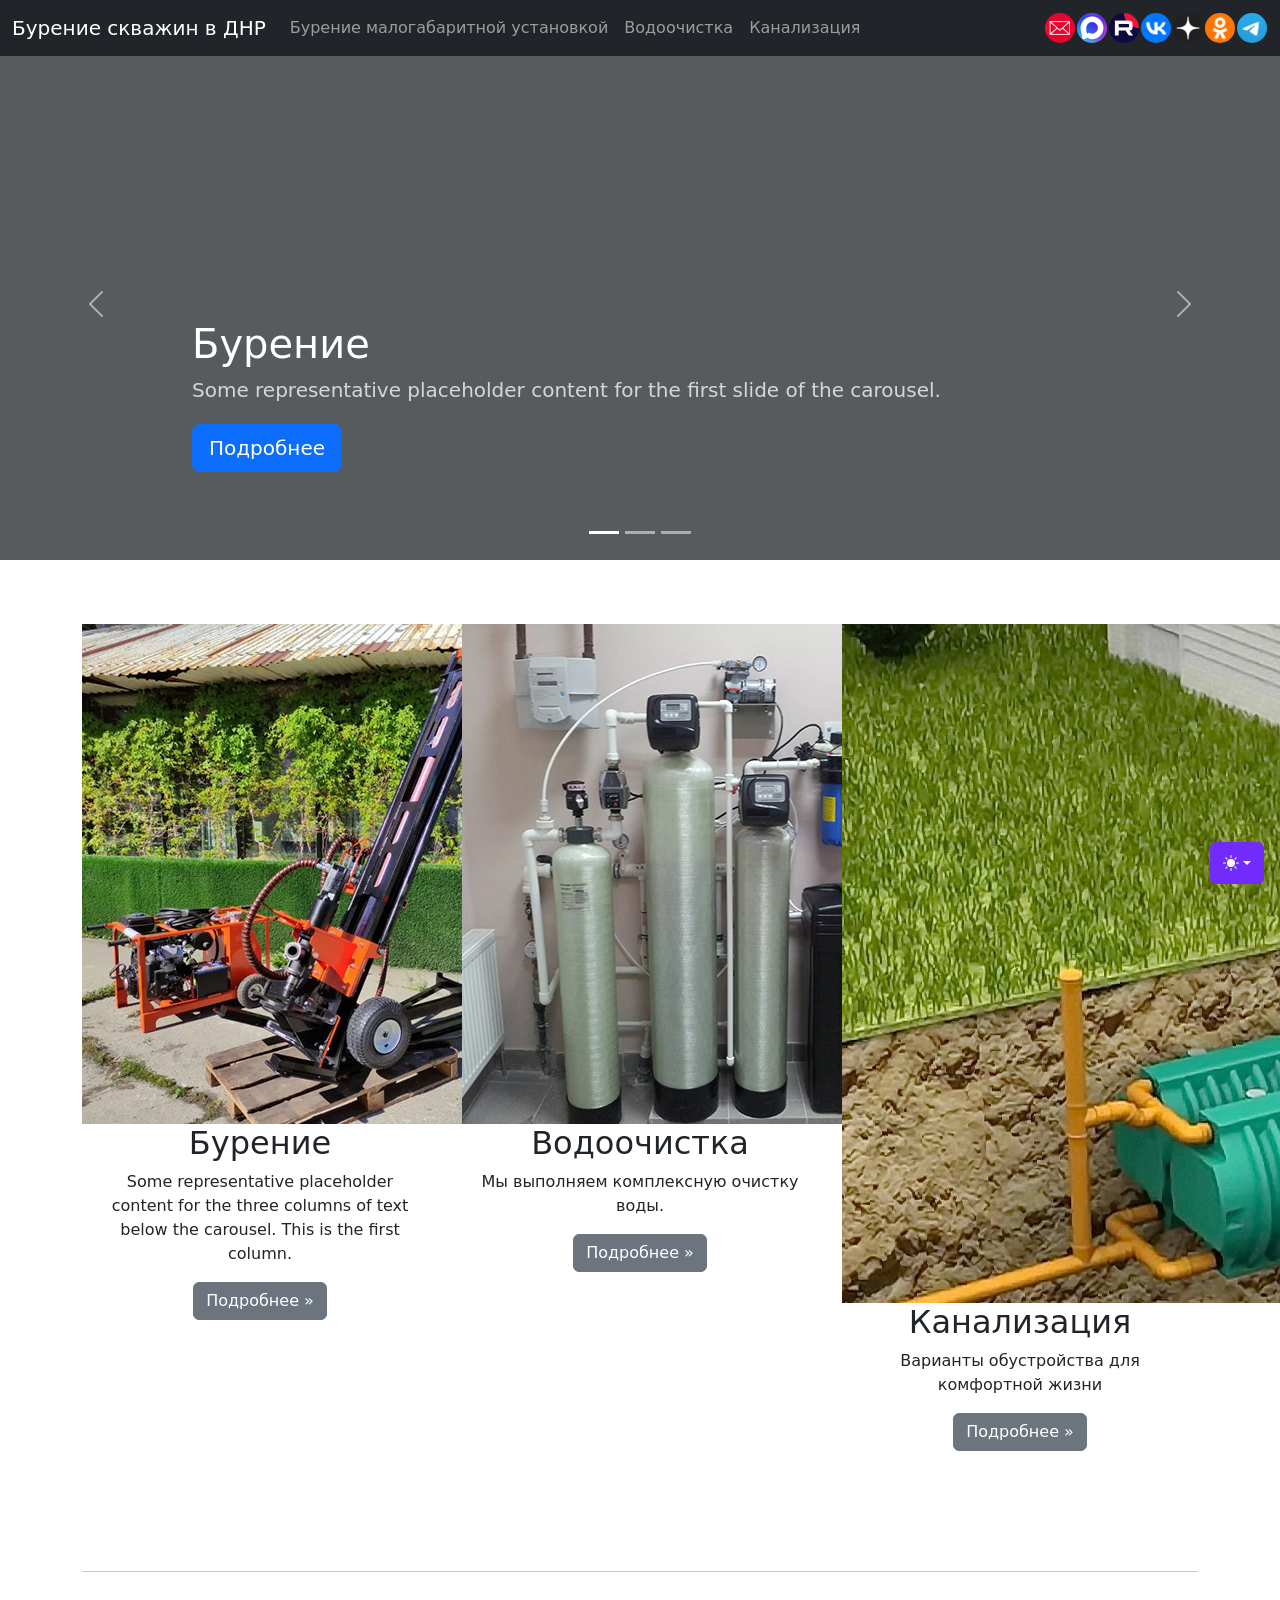
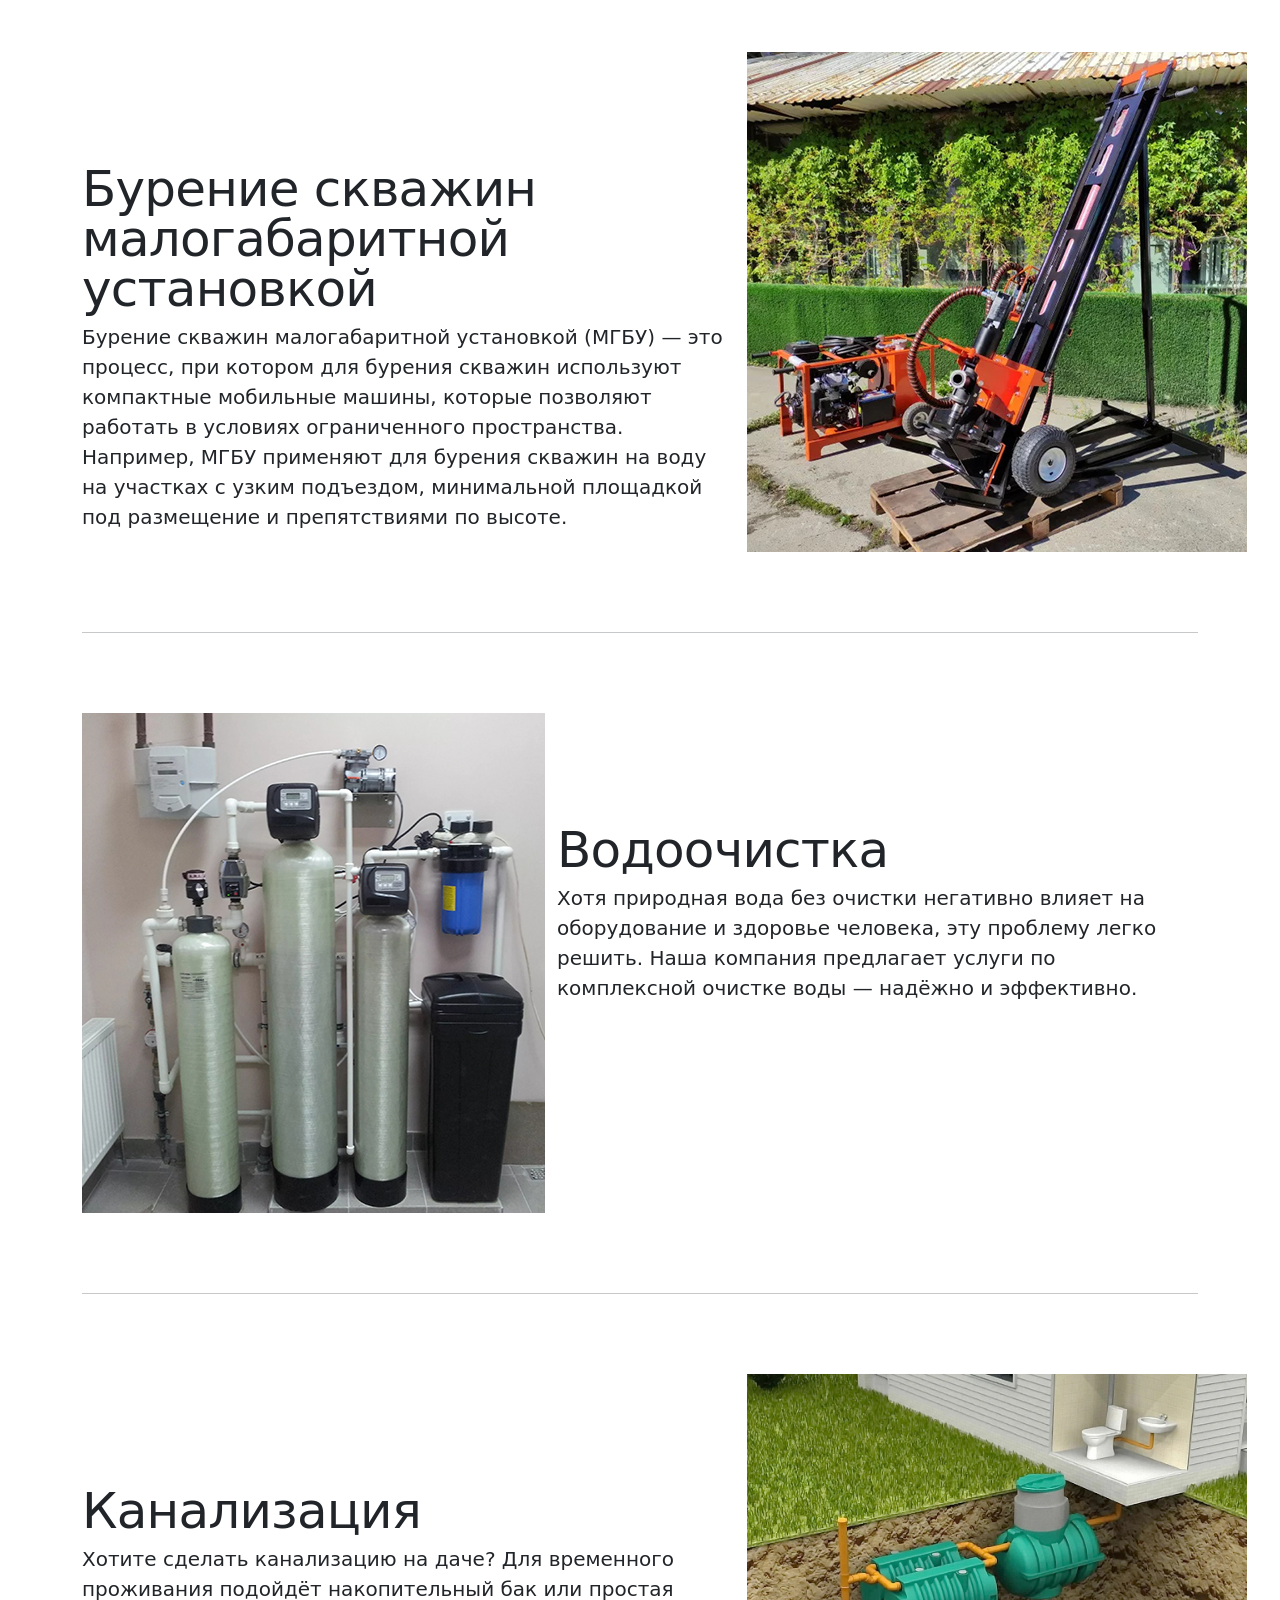
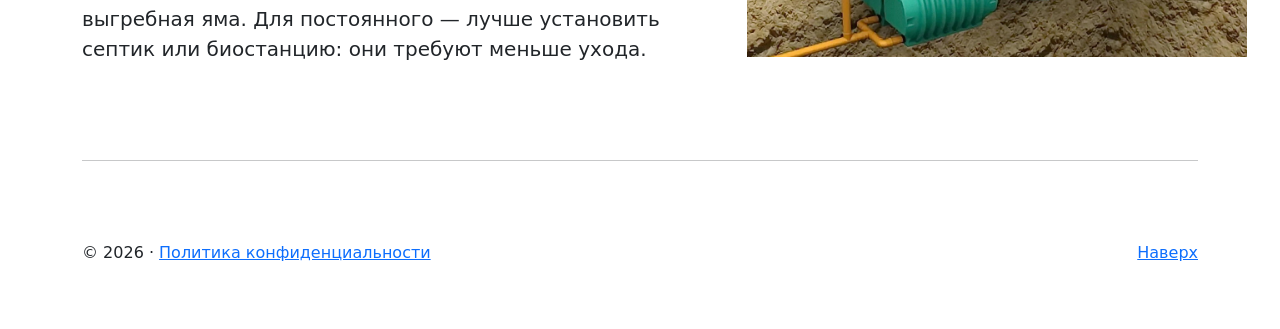
==== index.html @ 0a9c3308 "new" ====
<!doctype html>
<html lang="en" data-bs-theme="auto">
  <head>
    <meta charset="utf-8" />
    <meta name="viewport" content="width=device-width, initial-scale=1" />
    <meta name="description" content="" />
    <meta
      name="author"
      content="Mark Otto, Jacob Thornton, and Bootstrap contributors"
    />
    <meta name="generator" content="Astro v5.13.2" />
    <title>Бурение скважин в ДНР</title>
    <link
      rel="canonical"
      href="https://getbootstrap.com/docs/5.3/examples/carousel/"
    />
    <script src="assets/js/color-modes.js"></script>
    <link href="assets/dist/css/bootstrap.min.css" rel="stylesheet" />
    <meta name="theme-color" content="#712cf9" />
    <link href="carousel.css" rel="stylesheet" />
	<link href="custom.css" rel="stylesheet" />
    <style>
      .bd-placeholder-img {
        font-size: 1.125rem;
        text-anchor: middle;
        -webkit-user-select: none;
        -moz-user-select: none;
        user-select: none;
      }
      @media (min-width: 768px) {
        .bd-placeholder-img-lg {
          font-size: 3.5rem;
        }
      }
      .b-example-divider {
        width: 100%;
        height: 3rem;
        background-color: #0000001a;
        border: solid rgba(0, 0, 0, 0.15);
        border-width: 1px 0;
        box-shadow:
          inset 0 0.5em 1.5em #0000001a,
          inset 0 0.125em 0.5em #00000026;
      }
      .b-example-vr {
        flex-shrink: 0;
        width: 1.5rem;
        height: 100vh;
      }
      .bi {
        vertical-align: -0.125em;
        fill: currentColor;
      }
      .nav-scroller {
        position: relative;
        z-index: 2;
        height: 2.75rem;
        overflow-y: hidden;
      }
      .nav-scroller .nav {
        display: flex;
        flex-wrap: nowrap;
        padding-bottom: 1rem;
        margin-top: -1px;
        overflow-x: auto;
        text-align: center;
        white-space: nowrap;
        -webkit-overflow-scrolling: touch;
      }
      .btn-bd-primary {
        --bd-violet-bg: #712cf9;
        --bd-violet-rgb: 112.520718, 44.062154, 249.437846;
        --bs-btn-font-weight: 600;
        --bs-btn-color: var(--bs-white);
        --bs-btn-bg: var(--bd-violet-bg);
        --bs-btn-border-color: var(--bd-violet-bg);
        --bs-btn-hover-color: var(--bs-white);
        --bs-btn-hover-bg: #6528e0;
        --bs-btn-hover-border-color: #6528e0;
        --bs-btn-focus-shadow-rgb: var(--bd-violet-rgb);
        --bs-btn-active-color: var(--bs-btn-hover-color);
        --bs-btn-active-bg: #5a23c8;
        --bs-btn-active-border-color: #5a23c8;
      }
      .bd-mode-toggle {
        z-index: 1500;
      }
      .bd-mode-toggle .bi {
        width: 1em;
        height: 1em;
      }
      .bd-mode-toggle .dropdown-menu .active .bi {
        display: block !important;
      }
    </style>
  </head>
  <body>
    <svg xmlns="http://www.w3.org/2000/svg" class="d-none">
      <symbol id="check2" viewBox="0 0 16 16">
        <path
          d="M13.854 3.646a.5.5 0 0 1 0 .708l-7 7a.5.5 0 0 1-.708 0l-3.5-3.5a.5.5 0 1 1 .708-.708L6.5 10.293l6.646-6.647a.5.5 0 0 1 .708 0z"
        ></path>
      </symbol>
      <symbol id="circle-half" viewBox="0 0 16 16">
        <path
          d="M8 15A7 7 0 1 0 8 1v14zm0 1A8 8 0 1 1 8 0a8 8 0 0 1 0 16z"
        ></path>
      </symbol>
      <symbol id="moon-stars-fill" viewBox="0 0 16 16">
        <path
          d="M6 .278a.768.768 0 0 1 .08.858 7.208 7.208 0 0 0-.878 3.46c0 4.021 3.278 7.277 7.318 7.277.527 0 1.04-.055 1.533-.16a.787.787 0 0 1 .81.316.733.733 0 0 1-.031.893A8.349 8.349 0 0 1 8.344 16C3.734 16 0 12.286 0 7.71 0 4.266 2.114 1.312 5.124.06A.752.752 0 0 1 6 .278z"
        ></path>
        <path
          d="M10.794 3.148a.217.217 0 0 1 .412 0l.387 1.162c.173.518.579.924 1.097 1.097l1.162.387a.217.217 0 0 1 0 .412l-1.162.387a1.734 1.734 0 0 0-1.097 1.097l-.387 1.162a.217.217 0 0 1-.412 0l-.387-1.162A1.734 1.734 0 0 0 9.31 6.593l-1.162-.387a.217.217 0 0 1 0-.412l1.162-.387a1.734 1.734 0 0 0 1.097-1.097l.387-1.162zM13.863.099a.145.145 0 0 1 .274 0l.258.774c.115.346.386.617.732.732l.774.258a.145.145 0 0 1 0 .274l-.774.258a1.156 1.156 0 0 0-.732.732l-.258.774a.145.145 0 0 1-.274 0l-.258-.774a1.156 1.156 0 0 0-.732-.732l-.774-.258a.145.145 0 0 1 0-.274l.774-.258c.346-.115.617-.386.732-.732L13.863.1z"
        ></path>
      </symbol>
      <symbol id="sun-fill" viewBox="0 0 16 16">
        <path
          d="M8 12a4 4 0 1 0 0-8 4 4 0 0 0 0 8zM8 0a.5.5 0 0 1 .5.5v2a.5.5 0 0 1-1 0v-2A.5.5 0 0 1 8 0zm0 13a.5.5 0 0 1 .5.5v2a.5.5 0 0 1-1 0v-2A.5.5 0 0 1 8 13zm8-5a.5.5 0 0 1-.5.5h-2a.5.5 0 0 1 0-1h2a.5.5 0 0 1 .5.5zM3 8a.5.5 0 0 1-.5.5h-2a.5.5 0 0 1 0-1h2A.5.5 0 0 1 3 8zm10.657-5.657a.5.5 0 0 1 0 .707l-1.414 1.415a.5.5 0 1 1-.707-.708l1.414-1.414a.5.5 0 0 1 .707 0zm-9.193 9.193a.5.5 0 0 1 0 .707L3.05 13.657a.5.5 0 0 1-.707-.707l1.414-1.414a.5.5 0 0 1 .707 0zm9.193 2.121a.5.5 0 0 1-.707 0l-1.414-1.414a.5.5 0 0 1 .707-.707l1.414 1.414a.5.5 0 0 1 0 .707zM4.464 4.465a.5.5 0 0 1-.707 0L2.343 3.05a.5.5 0 1 1 .707-.707l1.414 1.414a.5.5 0 0 1 0 .708z"
        ></path>
      </symbol>
    </svg>
    <div
      class="dropdown position-fixed bottom-0 end-0 mb-3 me-3 bd-mode-toggle"
    >
      <button
        class="btn btn-bd-primary py-2 dropdown-toggle d-flex align-items-center"
        id="bd-theme"
        type="button"
        aria-expanded="false"
        data-bs-toggle="dropdown"
        aria-label="Toggle theme (auto)"
      >
        <svg class="bi my-1 theme-icon-active" aria-hidden="true">
          <use href="#circle-half"></use>
        </svg>
        <span class="visually-hidden" id="bd-theme-text">Toggle theme</span>
      </button>
      <ul
        class="dropdown-menu dropdown-menu-end shadow"
        aria-labelledby="bd-theme-text"
      >
        <li>
          <button
            type="button"
            class="dropdown-item d-flex align-items-center"
            data-bs-theme-value="light"
            aria-pressed="false"
          >
            <svg class="bi me-2 opacity-50" aria-hidden="true">
              <use href="#sun-fill"></use>
            </svg>
            Светлая тема
            <svg class="bi ms-auto d-none" aria-hidden="true">
              <use href="#check2"></use>
            </svg>
          </button>
        </li>
        <li>
          <button
            type="button"
            class="dropdown-item d-flex align-items-center"
            data-bs-theme-value="dark"
            aria-pressed="false"
          >
            <svg class="bi me-2 opacity-50" aria-hidden="true">
              <use href="#moon-stars-fill"></use>
            </svg>
            Тёмная тема
            <svg class="bi ms-auto d-none" aria-hidden="true">
              <use href="#check2"></use>
            </svg>
          </button>
        </li>
        <li>
          <button
            type="button"
            class="dropdown-item d-flex align-items-center active"
            data-bs-theme-value="auto"
            aria-pressed="true"
          >
            <svg class="bi me-2 opacity-50" aria-hidden="true">
              <use href="#circle-half"></use>
            </svg>
            Автоматичеки
            <svg class="bi ms-auto d-none" aria-hidden="true">
              <use href="#check2"></use>
            </svg>
          </button>
        </li>
      </ul>
    </div>
    <header data-bs-theme="dark">
      <nav class="navbar navbar-expand-md navbar-dark fixed-top bg-dark">
        <div class="container-fluid">
          <a class="navbar-brand" href="#">Бурение скважин в ДНР</a>
          <button
            class="navbar-toggler"
            type="button"
            data-bs-toggle="collapse"
            data-bs-target="#navbarCollapse"
            aria-controls="navbarCollapse"
            aria-expanded="false"
            aria-label="Toggle navigation"
          >
            <span class="navbar-toggler-icon"></span>
          </button>
          <div class="collapse navbar-collapse" id="navbarCollapse">
            <ul class="navbar-nav me-auto mb-2 mb-md-0">
              <!--
			  <li class="nav-item">
                <a class="nav-link active" aria-current="page" href="/">В начало</a>
              </li>
			  -->
              <li class="nav-item"><a class="nav-link" href="#burenie">Бурение малогабаритной установкой</a></li>
			  <li class="nav-item"><a class="nav-link" href="#vodoochistka">Водоочистка</a></li>
			  <li class="nav-item"><a class="nav-link" href="#kanalizatsiya">Канализация</a></li>
            </ul>
			
			
			<div class="block-social-media block-social-media__circle block-social-media__small">
				<ul>
					<li class="block-social-media-email"><a href="mailto:#" rel="noopener" target="_blank"><i aria-hidden="true"></i></a></li>	
					<li class="block-social-media-max"><a href="#" rel="noopener" target="_blank"><i aria-hidden="true"></i></a></li>				
					<li class="block-social-media-rutube"><a href="#" rel="noopener" target="_blank"><i aria-hidden="true"></i></a></li>		
					<li class="block-social-media-vk"><a href="#" rel="noopener" target="_blank"><i aria-hidden="true"></i></a></li>				
					<li class="block-social-media-dzen"><a href="#" rel="noopener" target="_blank"><i aria-hidden="true"></i></a></li>
					<li class="block-social-media-ok"><a href="#" rel="noopener" target="_blank"><i aria-hidden="true"></i></a></li>				
					<li class="block-social-media-tg"><a href="#" rel="noopener" target="_blank"><i aria-hidden="true"></i></a></li>	
				</ul>
			</div>			
			
			
<!--			
            <form class="d-flex" role="search">
              <input
                class="form-control me-2"
                type="search"
                placeholder="Search"
                aria-label="Search"
              />
              <button class="btn btn-outline-success" type="submit">
                Search
              </button>
            </form>
-->			
          </div>
        </div>
      </nav>
    </header>
    <main>
      <div id="myCarousel" class="carousel slide mb-6" data-bs-ride="carousel">
        <div class="carousel-indicators">
          <button
            type="button"
            data-bs-target="#myCarousel"
            data-bs-slide-to="0"
            class="active"
            aria-current="true"
            aria-label="Slide 1"
          ></button>
          <button
            type="button"
            data-bs-target="#myCarousel"
            data-bs-slide-to="1"
            aria-label="Slide 2"
          ></button>
          <button
            type="button"
            data-bs-target="#myCarousel"
            data-bs-slide-to="2"
            aria-label="Slide 3"
          ></button>
        </div>
        <div class="carousel-inner">
          <div class="carousel-item active">
            <svg
              aria-hidden="true"
              class="bd-placeholder-img"
              height="100%"
              preserveAspectRatio="xMidYMid slice"
              width="100%"
              xmlns="http://www.w3.org/2000/svg"
            >
              <rect
                width="100%"
                height="100%"
                fill="var(--bs-secondary-color)"
              ></rect>
            </svg>
            <div class="container">
              <div class="carousel-caption text-start">
                <h1>Бурение</h1>
                <p class="opacity-75">
                  Some representative placeholder content for the first slide of
                  the carousel.
                </p>
                <p>
                  <a class="btn btn-lg btn-primary" href="#burenie">Подробнее</a>
                </p>
              </div>
            </div>
          </div>
          <div class="carousel-item">
            <svg
              aria-hidden="true"
              class="bd-placeholder-img"
              height="100%"
              preserveAspectRatio="xMidYMid slice"
              width="100%"
              xmlns="http://www.w3.org/2000/svg"
            >
              <rect
                width="100%"
                height="100%"
                fill="var(--bs-secondary-color)"
              ></rect>
            </svg>
            <div class="container">
              <div class="carousel-caption">
                <h1>Водоочистка</h1>
                <p>
                  Some representative placeholder content for the second slide
                  of the carousel.
                </p>
                <p><a class="btn btn-lg btn-primary" href="#vodoochistka">Подробнее</a></p>
              </div>
            </div>
          </div>
          <div class="carousel-item">
            <svg
              aria-hidden="true"
              class="bd-placeholder-img"
              height="100%"
              preserveAspectRatio="xMidYMid slice"
              width="100%"
              xmlns="http://www.w3.org/2000/svg"
            >
              <rect
                width="100%"
                height="100%"
                fill="var(--bs-secondary-color)"
              ></rect>
            </svg>
            <div class="container">
              <div class="carousel-caption text-end">
                <h1>Канализация</h1>
                <p>
                  Some representative placeholder content for the third slide of
                  this carousel.
                </p>
                <p>
                  <a class="btn btn-lg btn-primary" href="#kanalizatsiya">Подробнее</a>
                </p>
              </div>
            </div>
          </div>
        </div>
        <button
          class="carousel-control-prev"
          type="button"
          data-bs-target="#myCarousel"
          data-bs-slide="prev"
        >
          <span class="carousel-control-prev-icon" aria-hidden="true"></span>
          <span class="visually-hidden">Назад</span>
        </button>
        <button
          class="carousel-control-next"
          type="button"
          data-bs-target="#myCarousel"
          data-bs-slide="next"
        >
          <span class="carousel-control-next-icon" aria-hidden="true"></span>
          <span class="visually-hidden">Вперёд</span>
        </button>
      </div>
      <!-- Marketing messaging and featurettes
  ================================================== -->
      <!-- Wrap the rest of the page in another container to center all the content. -->
      <div class="container marketing">
        <!-- Three columns of text below the carousel -->
        <div class="row">
          <div class="col-lg-4">
			<img src="img/circle1.jpg">
            <h2 class="fw-normal">Бурение</h2>
            <p>
              Some representative placeholder content for the three columns of
              text below the carousel. This is the first column.
            </p>
            <p>
              <a class="btn btn-secondary" href="#burenie">Подробнее &raquo;</a>
            </p>
          </div>
          <!-- /.col-lg-4 -->
          <div class="col-lg-4">
			<img src="img/circle2.jpg">
            <h2 class="fw-normal">Водоочистка</h2>
            <p>
              Мы выполняем комплексную очистку воды.
            </p>
            <p>
              <a class="btn btn-secondary" href="#vodoochistka">Подробнее &raquo;</a>
            </p>
          </div>
          <!-- /.col-lg-4 -->
          <div class="col-lg-4">
            <img src="img/circle3.jpg">
            <h2 class="fw-normal">Канализация</h2>
            <p>
              Варианты обустройства для комфортной жизни
            </p>
            <p>
              <a class="btn btn-secondary" href="#kanalizatsiya">Подробнее &raquo;</a>
            </p>
          </div>
          <!-- /.col-lg-4 -->
        </div>
        <!-- /.row -->
        <!-- START THE FEATURETTES -->
        <hr class="featurette-divider" />
		<a name="burenie">
        <div class="row featurette">
          <div class="col-md-7">
            <h2 class="featurette-heading fw-normal lh-1">
              Бурение скважин малогабаритной установкой
              <!--
			  <span class="text-body-secondary">It’ll blow your mind.</span>
			  -->
            </h2>
            <p class="lead">
              Бурение скважин малогабаритной установкой (МГБУ) — это процесс, при котором для бурения скважин используют компактные мобильные машины, которые позволяют работать в условиях ограниченного пространства. Например, МГБУ применяют для бурения скважин на воду на участках с узким подъездом, минимальной площадкой под размещение и препятствиями по высоте.
            </p>
          </div>
          <div class="col-md-5">
			<img src="img/square1.jpg">
          </div>
        </div>
        <hr class="featurette-divider" />
		<a name="vodoochistka">
        <div class="row featurette">
          <div class="col-md-7 order-md-2">
            <h2 class="featurette-heading fw-normal lh-1">
              Водоочистка
			  <!--
              <span class="text-body-secondary"></span>
			  -->
            </h2>
            <p class="lead">
              Хотя природная вода без очистки негативно влияет на оборудование и здоровье человека, эту проблему легко решить. Наша компания предлагает услуги по комплексной очистке воды — надёжно и эффективно.
            </p>
          </div>
          <div class="col-md-5 order-md-1">
			<img src="img/square2.jpg">
          </div>
        </div>
        <hr class="featurette-divider" />
		<a name="kanalizatsiya">
        <div class="row featurette">
          <div class="col-md-7">
            <h2 class="featurette-heading fw-normal lh-1">
              Канализация
			  <!--
              <span class="text-body-secondary">Checkmate.</span>
			  -->
            </h2>
            <p class="lead">
              Хотите сделать канализацию на даче? Для временного проживания подойдёт накопительный бак или простая выгребная яма. Для постоянного — лучше установить септик или биостанцию: они требуют меньше ухода.
            </p>
          </div>
          <div class="col-md-5">
			<img src="img/square3.jpg">
          </div>
        </div>
        <hr class="featurette-divider" />
        <!-- /END THE FEATURETTES -->
      </div>
      <!-- /.container -->
      <!-- FOOTER -->
      <footer class="container">
        <p class="float-end"><a href="#">Наверх</a></p>
        <p>
          &copy; 2026 &middot; 
          <a href="#">Политика конфиденциальности</a>
        </p>
      </footer>
    </main>
    <script
      src="assets/dist/js/bootstrap.bundle.min.js"
      class="astro-vvvwv3sm"
    ></script>
  </body>
</html>
---- carousel.css ----
/* GLOBAL STYLES
-------------------------------------------------- */
/* Padding below the footer and lighter body text */

body {
  padding-top: 3rem;
  padding-bottom: 3rem;
  color: rgb(var(--bs-tertiary-color-rgb));
}


/* CUSTOMIZE THE CAROUSEL
-------------------------------------------------- */

/* Carousel base class */
.carousel {
  margin-bottom: 4rem;
}
/* Since positioning the image, we need to help out the caption */
.carousel-caption {
  bottom: 3rem;
  z-index: 10;
}

/* Declare heights because of positioning of img element */
.carousel-item {
  height: 32rem;
}


/* MARKETING CONTENT
-------------------------------------------------- */

/* Center align the text within the three columns below the carousel */
.marketing .col-lg-4 {
  margin-bottom: 1.5rem;
  text-align: center;
}
/* rtl:begin:ignore */
.marketing .col-lg-4 p {
  margin-right: .75rem;
  margin-left: .75rem;
}
/* rtl:end:ignore */


/* Featurettes
------------------------- */

.featurette-divider {
  margin: 5rem 0; /* Space out the Bootstrap <hr> more */
}

/* Thin out the marketing headings */
/* rtl:begin:remove */
.featurette-heading {
  letter-spacing: -.05rem;
}

/* rtl:end:remove */

/* RESPONSIVE CSS
-------------------------------------------------- */

@media (min-width: 40em) {
  /* Bump up size of carousel content */
  .carousel-caption p {
    margin-bottom: 1.25rem;
    font-size: 1.25rem;
    line-height: 1.4;
  }

  .featurette-heading {
    font-size: 50px;
  }
}

@media (min-width: 62em) {
  .featurette-heading {
    margin-top: 7rem;
  }
}
---- custom.css ----
.featurette img {
	display: block;
	box-sizing: border-box;
	width: fit-content;
	height: fit-content;
	max-width: 500px
}

.order-md-1, .order-md-2 {
	overflow:hidden;
}

/*----------------------------------------------------
	Описываем оформление и поведение блока, который содержит ссылки на социальные сети
----------------------------------------------------*/

.block-social-media {
	float:right;
	overflow:hidden;
	clear:both;
}

/*----------------------------------------------------
	Задаём фоновые изображения
	Замените пути на реальное расположение файлов
	Предполагается, что все изображения будут квадратными
	Размер масштабируется в селекторе .block-social-media i
----------------------------------------------------*/

.block-social-media-email i {
    background-image: url("img/social/email.png");
}

.block-social-media-vk i {
    background-image: url("img/social/vk.png");
	// Брендбук - https://vk.com/brand
}

.block-social-media-max i {
    background-image: url("img/social/max.png");
}

.block-social-media-rutube i {
    background-image: url("img/social/rutube.png");
	// Брендбук - https://rutube.ru/brand/
}

.block-social-media-ok i {
    background-image: url("img/social/ok.png");
	// Брендбук - https://insideok.ru/brandbook/
}

.block-social-media-dzen i {
    background-image: url("img/social/dzen.png");
	// Брендбук - https://dzen.ru/about/download
}

.block-social-media-tg i {
    background-image: url("img/social/tg.png");
	// Брендбук - https://telegram.org/tour/screenshots
}

/*----------------------------------------------------
	Описываем оформление и поведение элементов списка
----------------------------------------------------*/

.block-social-media li {
	display: block;
	float: left;
	box-sizing: border-box;
	margin:1px;
	padding:0; 
	width: fit-content;
	height: fit-content;
}

/*----------------------------------------------------
	Описываем оформление и поведение значка социальной сети
----------------------------------------------------*/  

.block-social-media i {
	color: #000000;
	height: 50px;
	width: 50px;
	text-align: center;
	vertical-align: sub;
	background-position: center;
    background-repeat: no-repeat;	
	background-size: contain;
	display:block;	
}

.block-social-media__big i {
	height: 100px;
	width: 100px;
}

.block-social-media__small i {
	height: 30px;
	width: 30px;
}

.block-social-media__rounded-corners i {
	border-radius: 15px;	
}

.block-social-media__rounded-corners.block-social-media__big i {
	border-radius: 25px;	
}

.block-social-media__rounded-corners.block-social-media__small i {
	border-radius: 7px;	
}

.block-social-media__circle i {
	border-radius: 100px;	
}


.block-social-media__grayscale i {
	filter: grayscale(100%);
}

.block-social-media__grayscale i:hover {
	filter: initial;
}

.block-social-media__grayscale .block-social-media-dzen i {
	filter: opacity(50%);
}

.block-social-media__grayscale .block-social-media-dzen i:hover {
	filter: initial;
}

/*----------------------------------------------------
	Описываем оформление и поведение ссылки
----------------------------------------------------*/  

.block-social-media a {
	border:0;
}
/*----------------------------------------------------*/
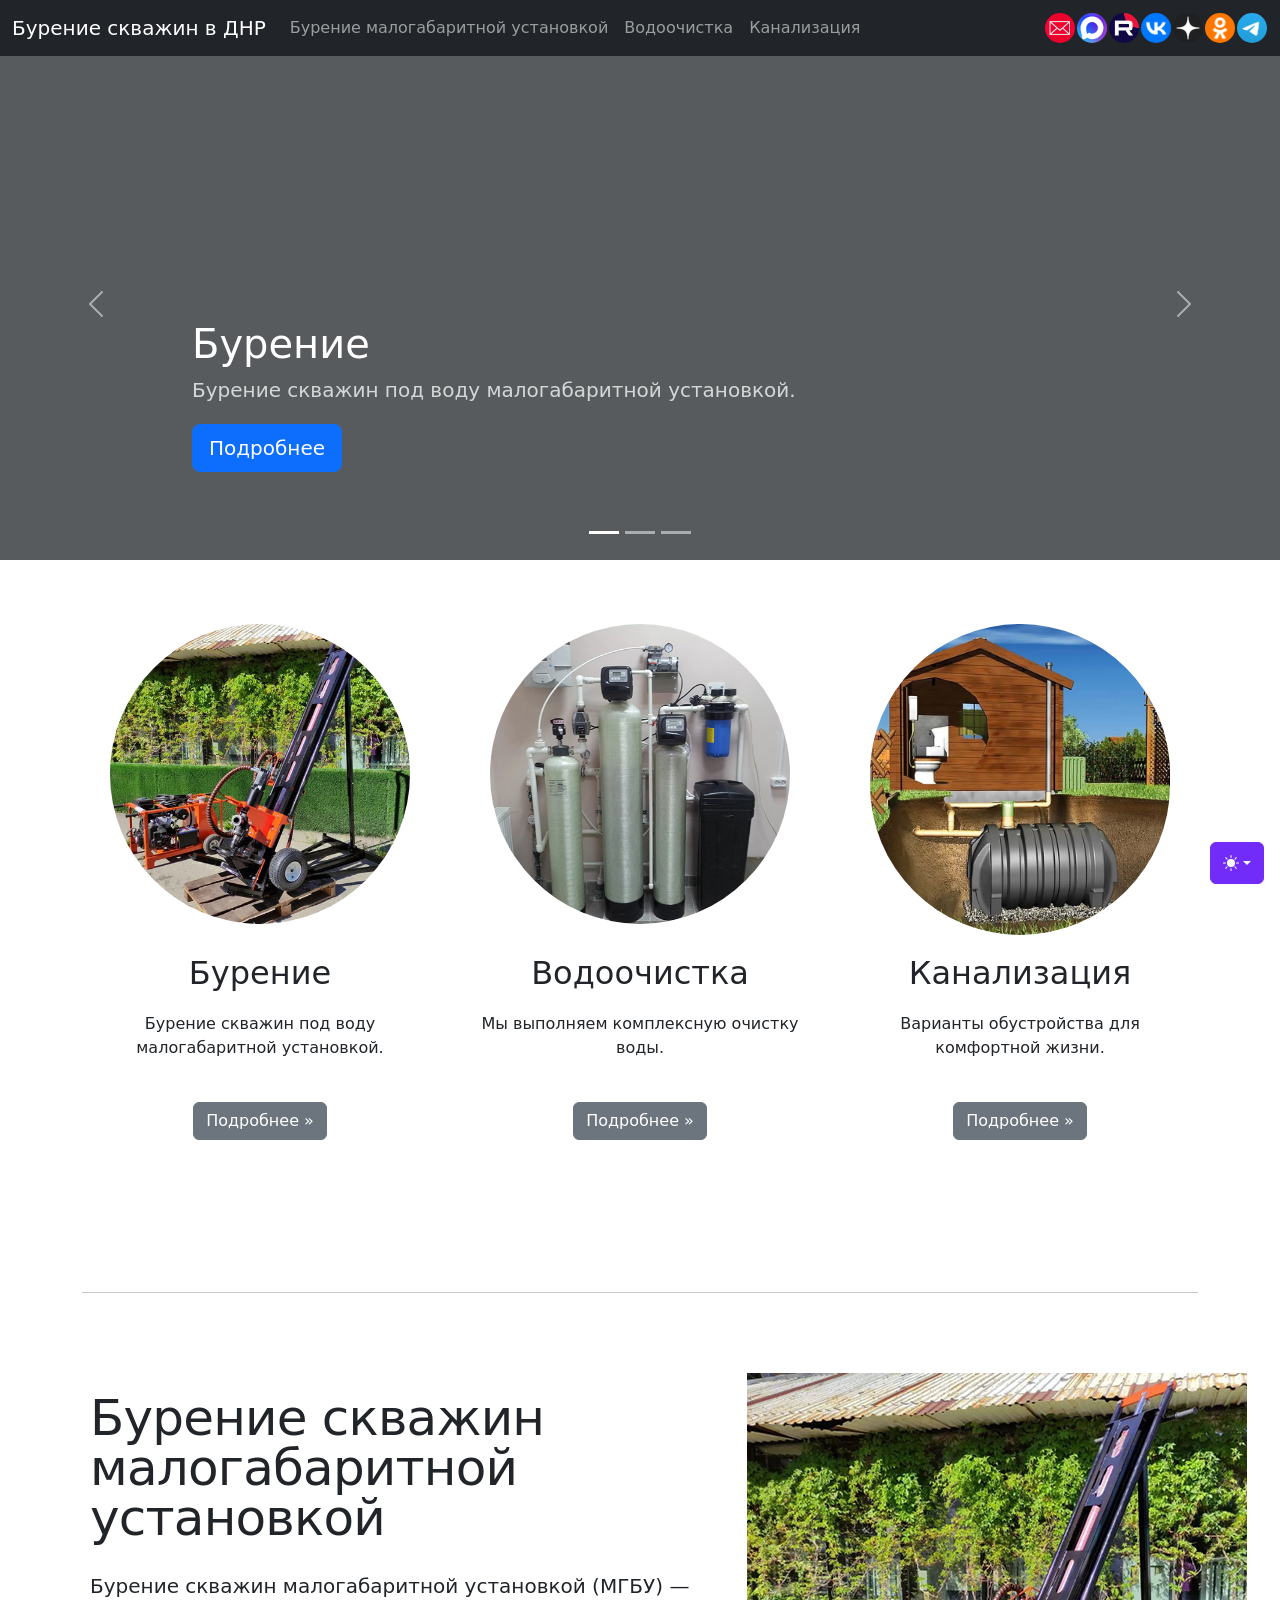
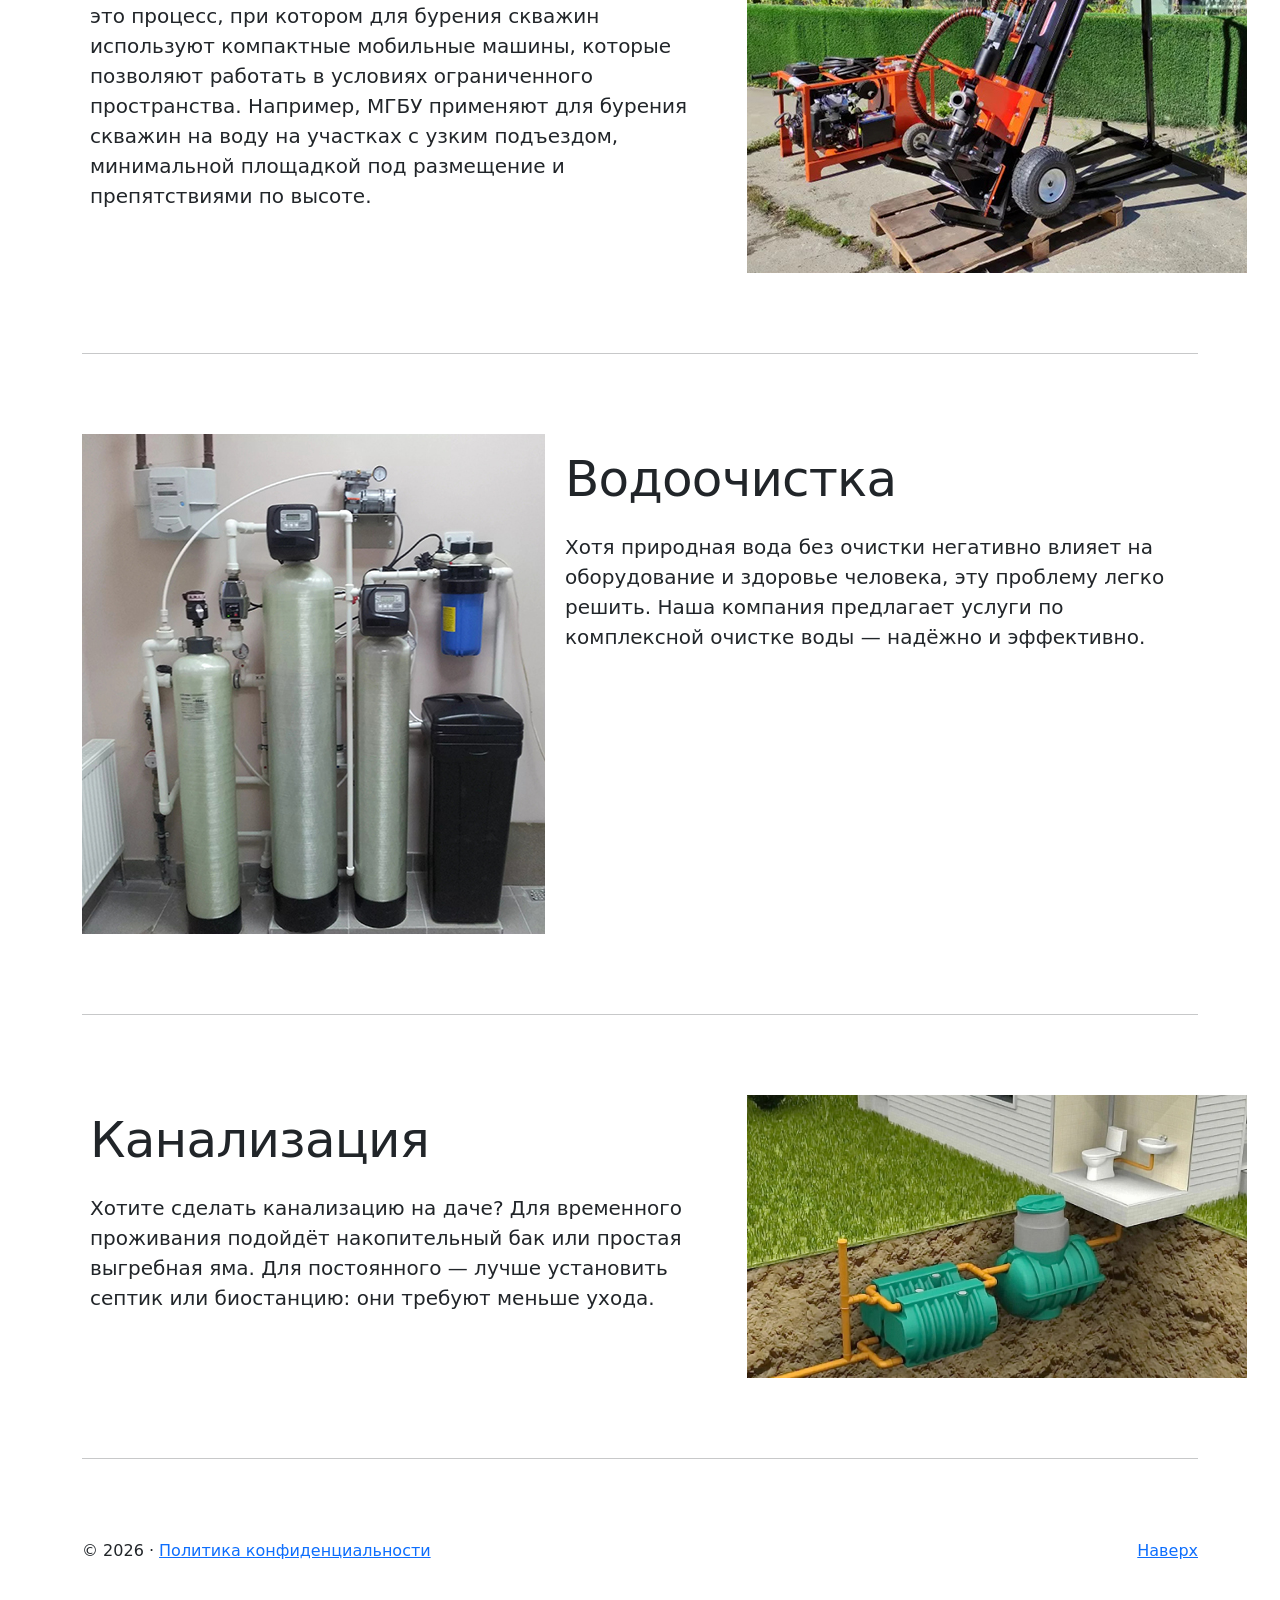
==== commit 237ae017: "update" ====
--- a/index.html
+++ b/index.html
@@ -182,7 +182,7 @@
             <svg class="bi me-2 opacity-50" aria-hidden="true">
               <use href="#circle-half"></use>
             </svg>
-            Автоматичеки
+            Автоматически
             <svg class="bi ms-auto d-none" aria-hidden="true">
               <use href="#check2"></use>
             </svg>
@@ -292,8 +292,7 @@
               <div class="carousel-caption text-start">
                 <h1>Бурение</h1>
                 <p class="opacity-75">
-                  Some representative placeholder content for the first slide of
-                  the carousel.
+                  Бурение скважин под воду малогабаритной установкой.
                 </p>
                 <p>
                   <a class="btn btn-lg btn-primary" href="#burenie">Подробнее</a>
@@ -320,8 +319,7 @@
               <div class="carousel-caption">
                 <h1>Водоочистка</h1>
                 <p>
-                  Some representative placeholder content for the second slide
-                  of the carousel.
+                  Мы выполняем комплексную очистку воды.
                 </p>
                 <p><a class="btn btn-lg btn-primary" href="#vodoochistka">Подробнее</a></p>
               </div>
@@ -346,8 +344,7 @@
               <div class="carousel-caption text-end">
                 <h1>Канализация</h1>
                 <p>
-                  Some representative placeholder content for the third slide of
-                  this carousel.
+                  Варианты обустройства для комфортной жизни.
                 </p>
                 <p>
                   <a class="btn btn-lg btn-primary" href="#kanalizatsiya">Подробнее</a>
@@ -382,11 +379,14 @@
         <!-- Three columns of text below the carousel -->
         <div class="row">
           <div class="col-lg-4">
-			<img src="img/circle1.jpg">
+			<div class="circle-image-container">
+				<a href="#burenie">
+					<img src="img/circle1.jpg">
+				</a>
+			</div>
             <h2 class="fw-normal">Бурение</h2>
             <p>
-              Some representative placeholder content for the three columns of
-              text below the carousel. This is the first column.
+              Бурение скважин под воду малогабаритной установкой.
             </p>
             <p>
               <a class="btn btn-secondary" href="#burenie">Подробнее &raquo;</a>
@@ -394,7 +394,11 @@
           </div>
           <!-- /.col-lg-4 -->
           <div class="col-lg-4">
-			<img src="img/circle2.jpg">
+			<div class="circle-image-container">
+				<a href="#vodoochistka">
+					<img src="img/circle2.jpg">
+				</a>
+			</div>
             <h2 class="fw-normal">Водоочистка</h2>
             <p>
               Мы выполняем комплексную очистку воды.
@@ -405,10 +409,14 @@
           </div>
           <!-- /.col-lg-4 -->
           <div class="col-lg-4">
-            <img src="img/circle3.jpg">
+			<div class="circle-image-container">
+				<a href="#kanalizatsiya">
+					<img src="img/circle3.jpg">
+				</a>
+			</div>
             <h2 class="fw-normal">Канализация</h2>
             <p>
-              Варианты обустройства для комфортной жизни
+              Варианты обустройства для комфортной жизни.
             </p>
             <p>
               <a class="btn btn-secondary" href="#kanalizatsiya">Подробнее &raquo;</a>
--- a/custom.css
+++ b/custom.css
@@ -8,6 +8,41 @@
 
 .order-md-1, .order-md-2 {
 	overflow:hidden;
+}
+
+
+.circle-image-container {
+	width:300px;
+	height:300px;
+	margin: 0 auto 30px auto;
+}
+
+.circle-image-container img {
+	width:100%;
+	height:auto;
+	border-radius: 500px;
+	border: 0;
+}
+
+.circle-image-container:hover {
+    filter: drop-shadow(2px 4px 6px black);
+}
+
+.marketing .col-lg-4 p {
+	min-height: 70px;
+    margin-top: 20px;
+}
+
+.featurette .col-md-7 {
+	padding:20px;
+}
+
+.featurette .lead  {
+	padding-top:20px;
+}
+
+.featurette-heading {
+	margin-top:0;
 }
 
 /*----------------------------------------------------
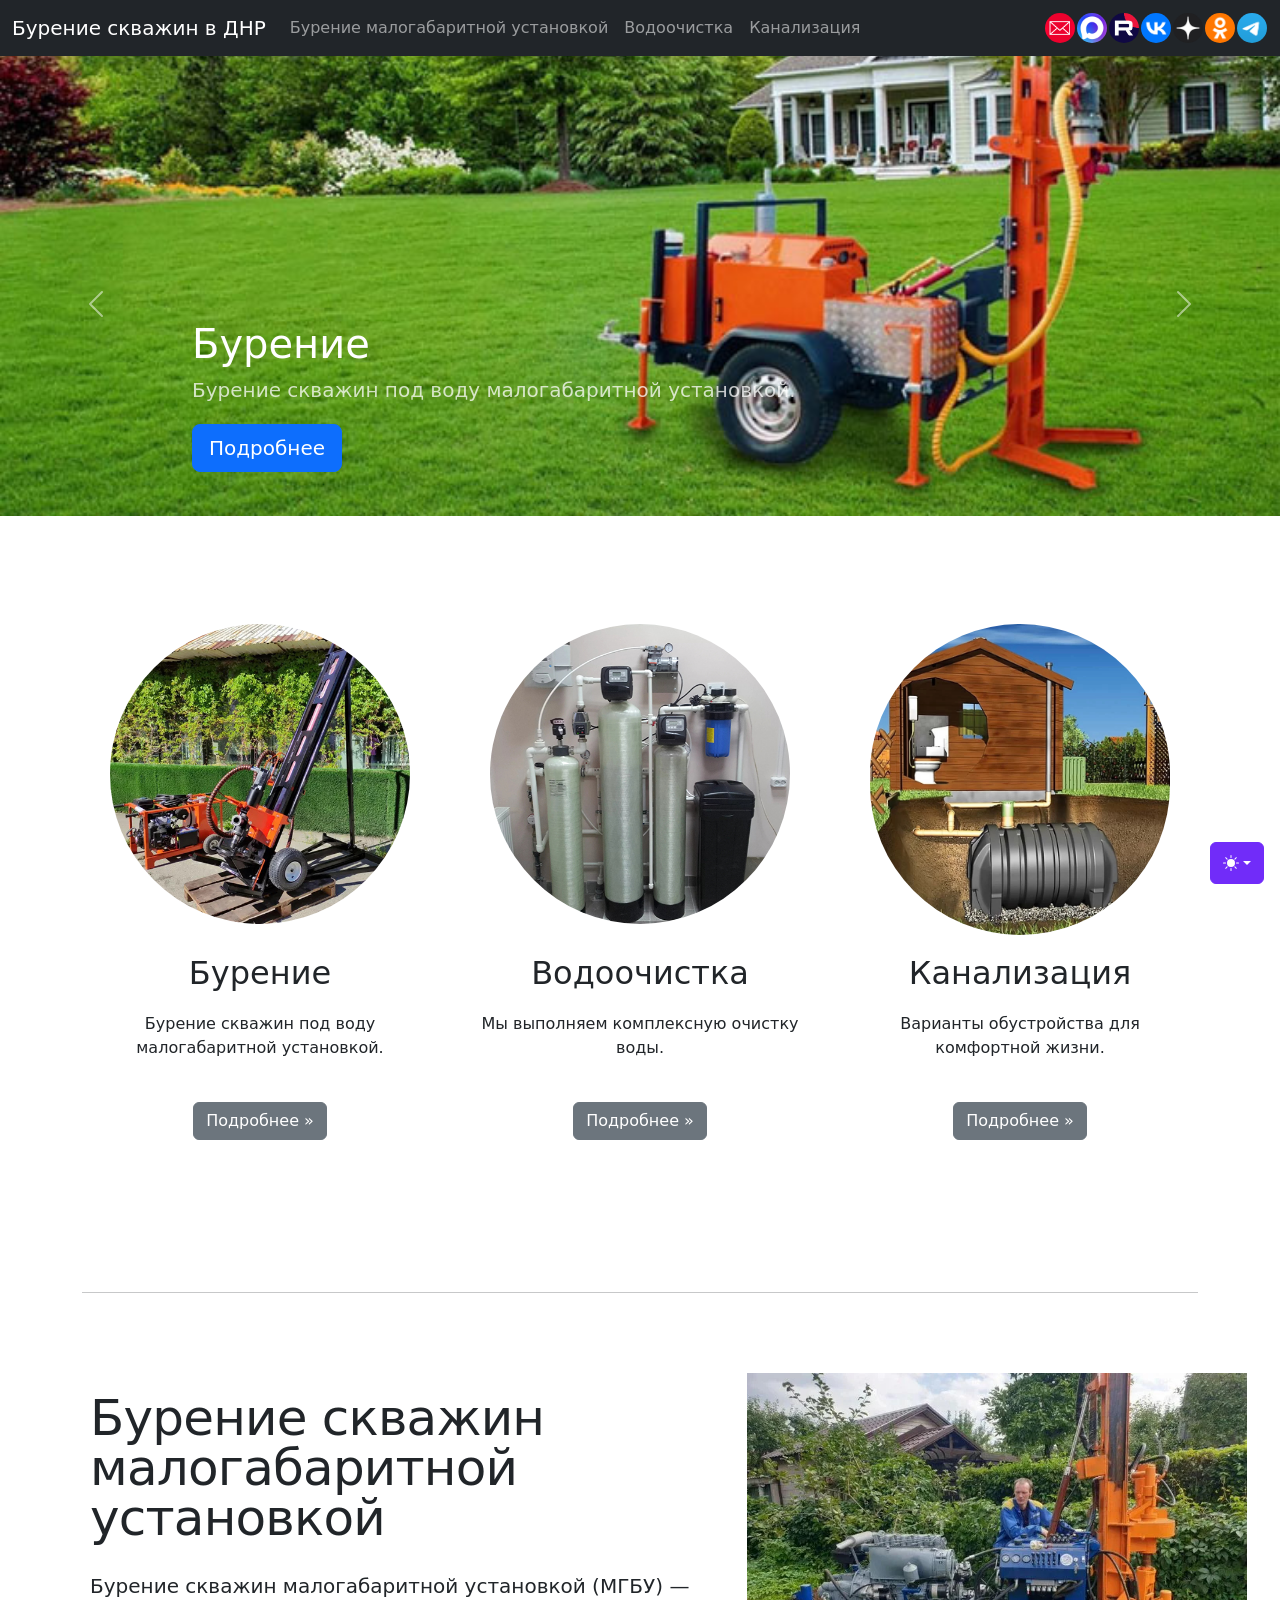
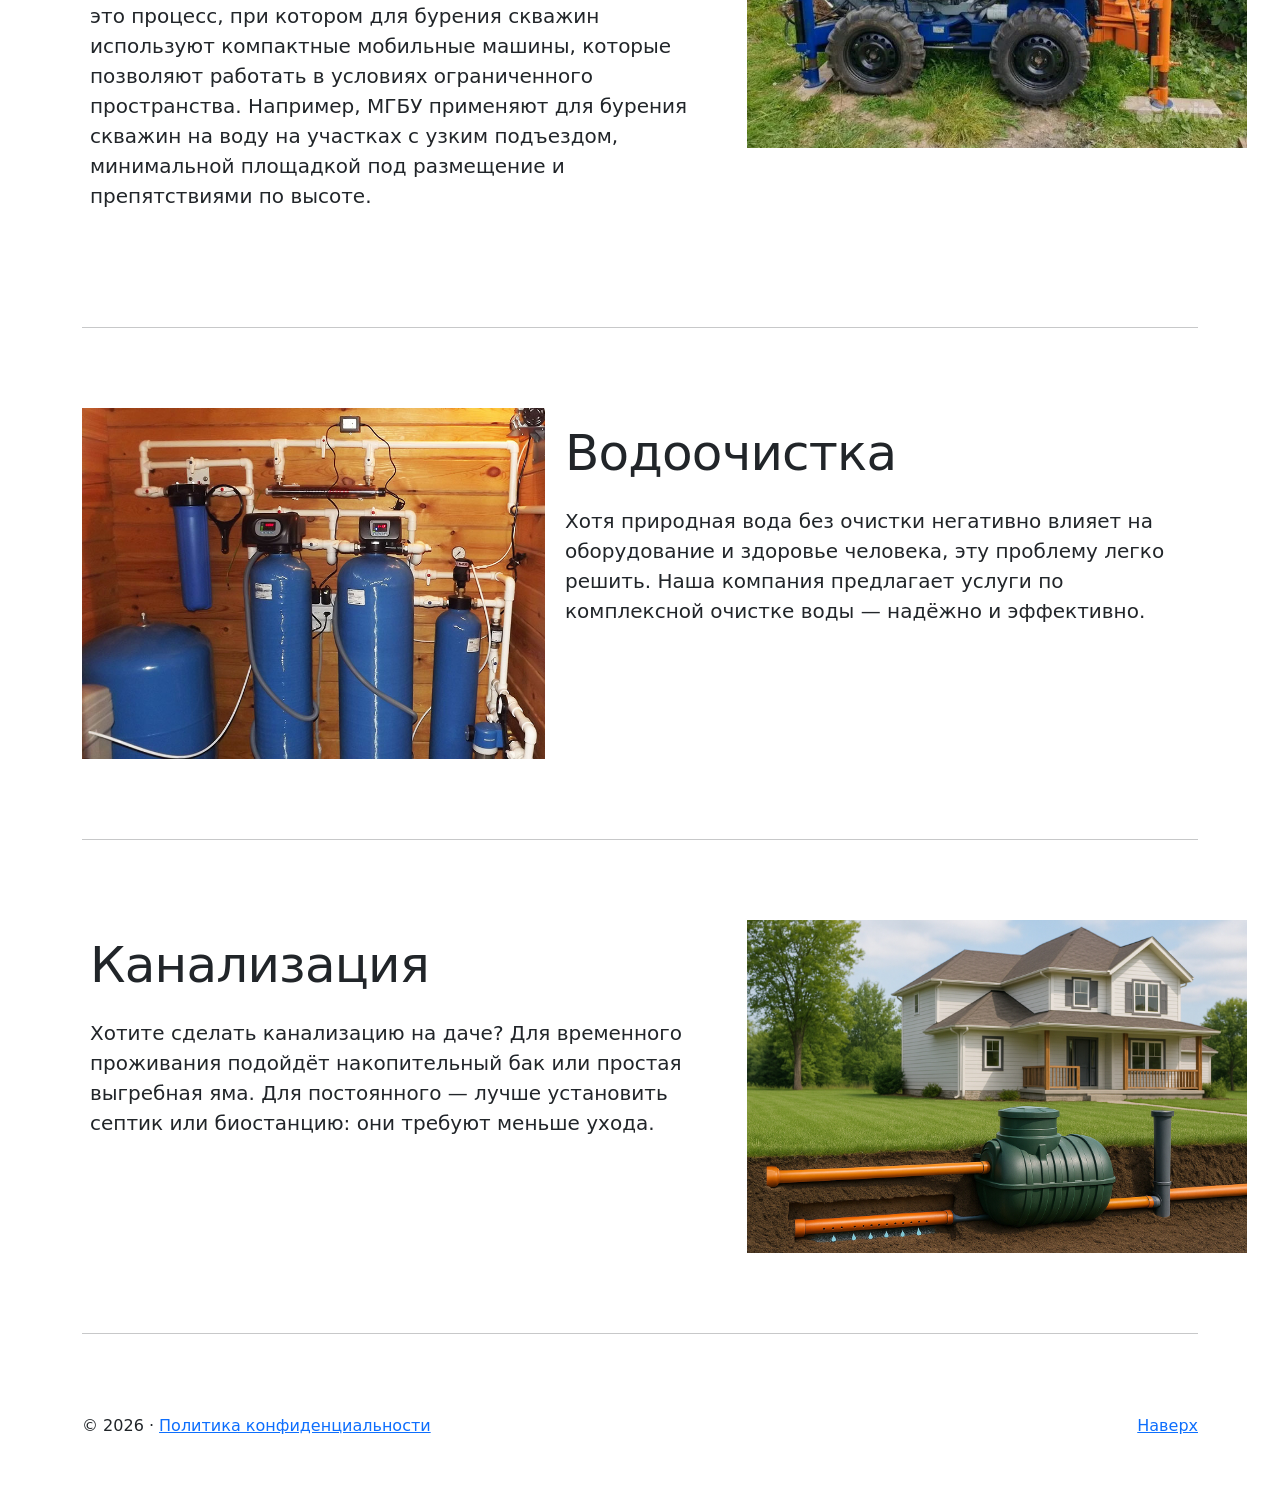
==== commit 6fa37754: "+" ====
--- a/index.html
+++ b/index.html
@@ -129,12 +129,12 @@
         type="button"
         aria-expanded="false"
         data-bs-toggle="dropdown"
-        aria-label="Toggle theme (auto)"
+        aria-label="Переключить тему (автоматически)"
       >
         <svg class="bi my-1 theme-icon-active" aria-hidden="true">
           <use href="#circle-half"></use>
         </svg>
-        <span class="visually-hidden" id="bd-theme-text">Toggle theme</span>
+        <span class="visually-hidden" id="bd-theme-text">Переключить тему</span>
       </button>
       <ul
         class="dropdown-menu dropdown-menu-end shadow"
@@ -274,20 +274,7 @@
         </div>
         <div class="carousel-inner">
           <div class="carousel-item active">
-            <svg
-              aria-hidden="true"
-              class="bd-placeholder-img"
-              height="100%"
-              preserveAspectRatio="xMidYMid slice"
-              width="100%"
-              xmlns="http://www.w3.org/2000/svg"
-            >
-              <rect
-                width="100%"
-                height="100%"
-                fill="var(--bs-secondary-color)"
-              ></rect>
-            </svg>
+            <img src="img/slider1.jpg">
             <div class="container">
               <div class="carousel-caption text-start">
                 <h1>Бурение</h1>
@@ -301,20 +288,7 @@
             </div>
           </div>
           <div class="carousel-item">
-            <svg
-              aria-hidden="true"
-              class="bd-placeholder-img"
-              height="100%"
-              preserveAspectRatio="xMidYMid slice"
-              width="100%"
-              xmlns="http://www.w3.org/2000/svg"
-            >
-              <rect
-                width="100%"
-                height="100%"
-                fill="var(--bs-secondary-color)"
-              ></rect>
-            </svg>
+            <img src="img/slider2.jpg">
             <div class="container">
               <div class="carousel-caption">
                 <h1>Водоочистка</h1>
@@ -326,20 +300,7 @@
             </div>
           </div>
           <div class="carousel-item">
-            <svg
-              aria-hidden="true"
-              class="bd-placeholder-img"
-              height="100%"
-              preserveAspectRatio="xMidYMid slice"
-              width="100%"
-              xmlns="http://www.w3.org/2000/svg"
-            >
-              <rect
-                width="100%"
-                height="100%"
-                fill="var(--bs-secondary-color)"
-              ></rect>
-            </svg>
+            <img src="img/slider3.jpg">
             <div class="container">
               <div class="carousel-caption text-end">
                 <h1>Канализация</h1>
--- a/custom.css
+++ b/custom.css
@@ -44,7 +44,9 @@
 .featurette-heading {
 	margin-top:0;
 }
-
+.carousel-item img {
+	width:100%;
+}
 /*----------------------------------------------------
 	Описываем оформление и поведение блока, который содержит ссылки на социальные сети
 ----------------------------------------------------*/
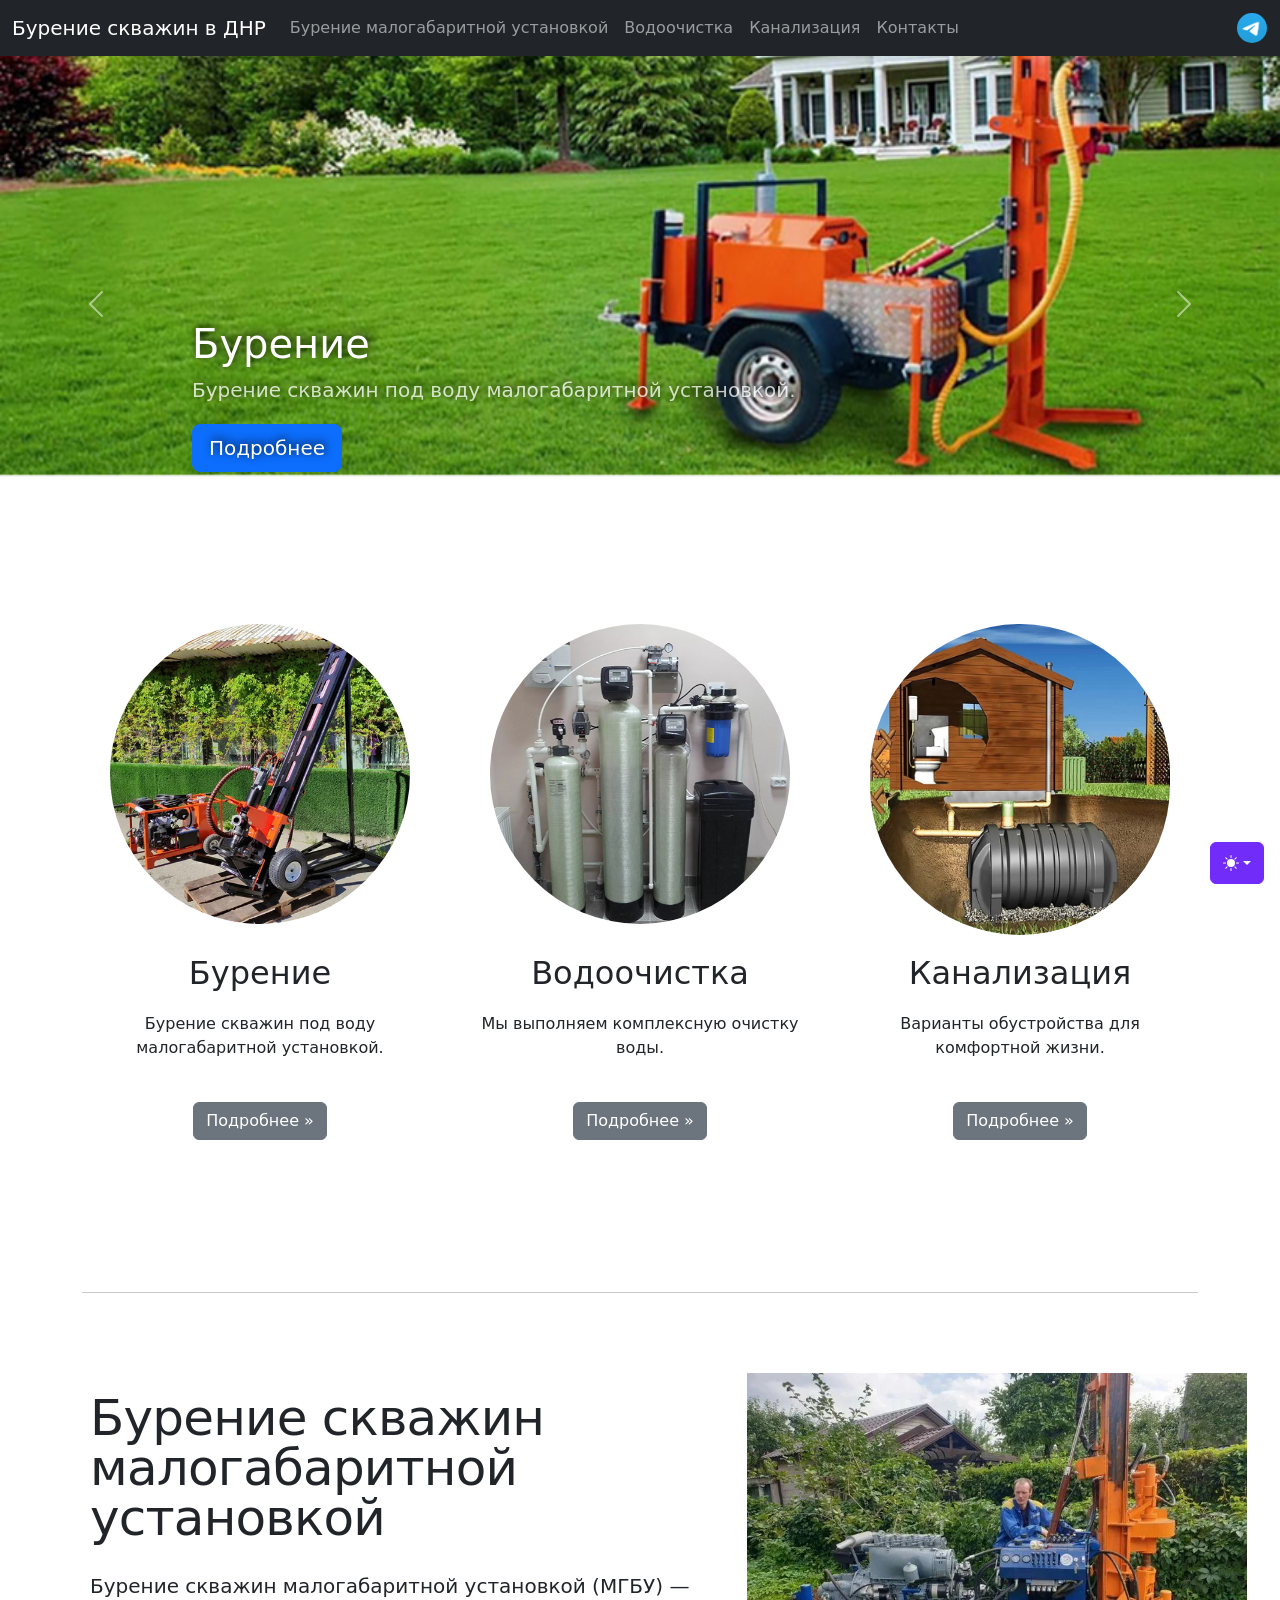
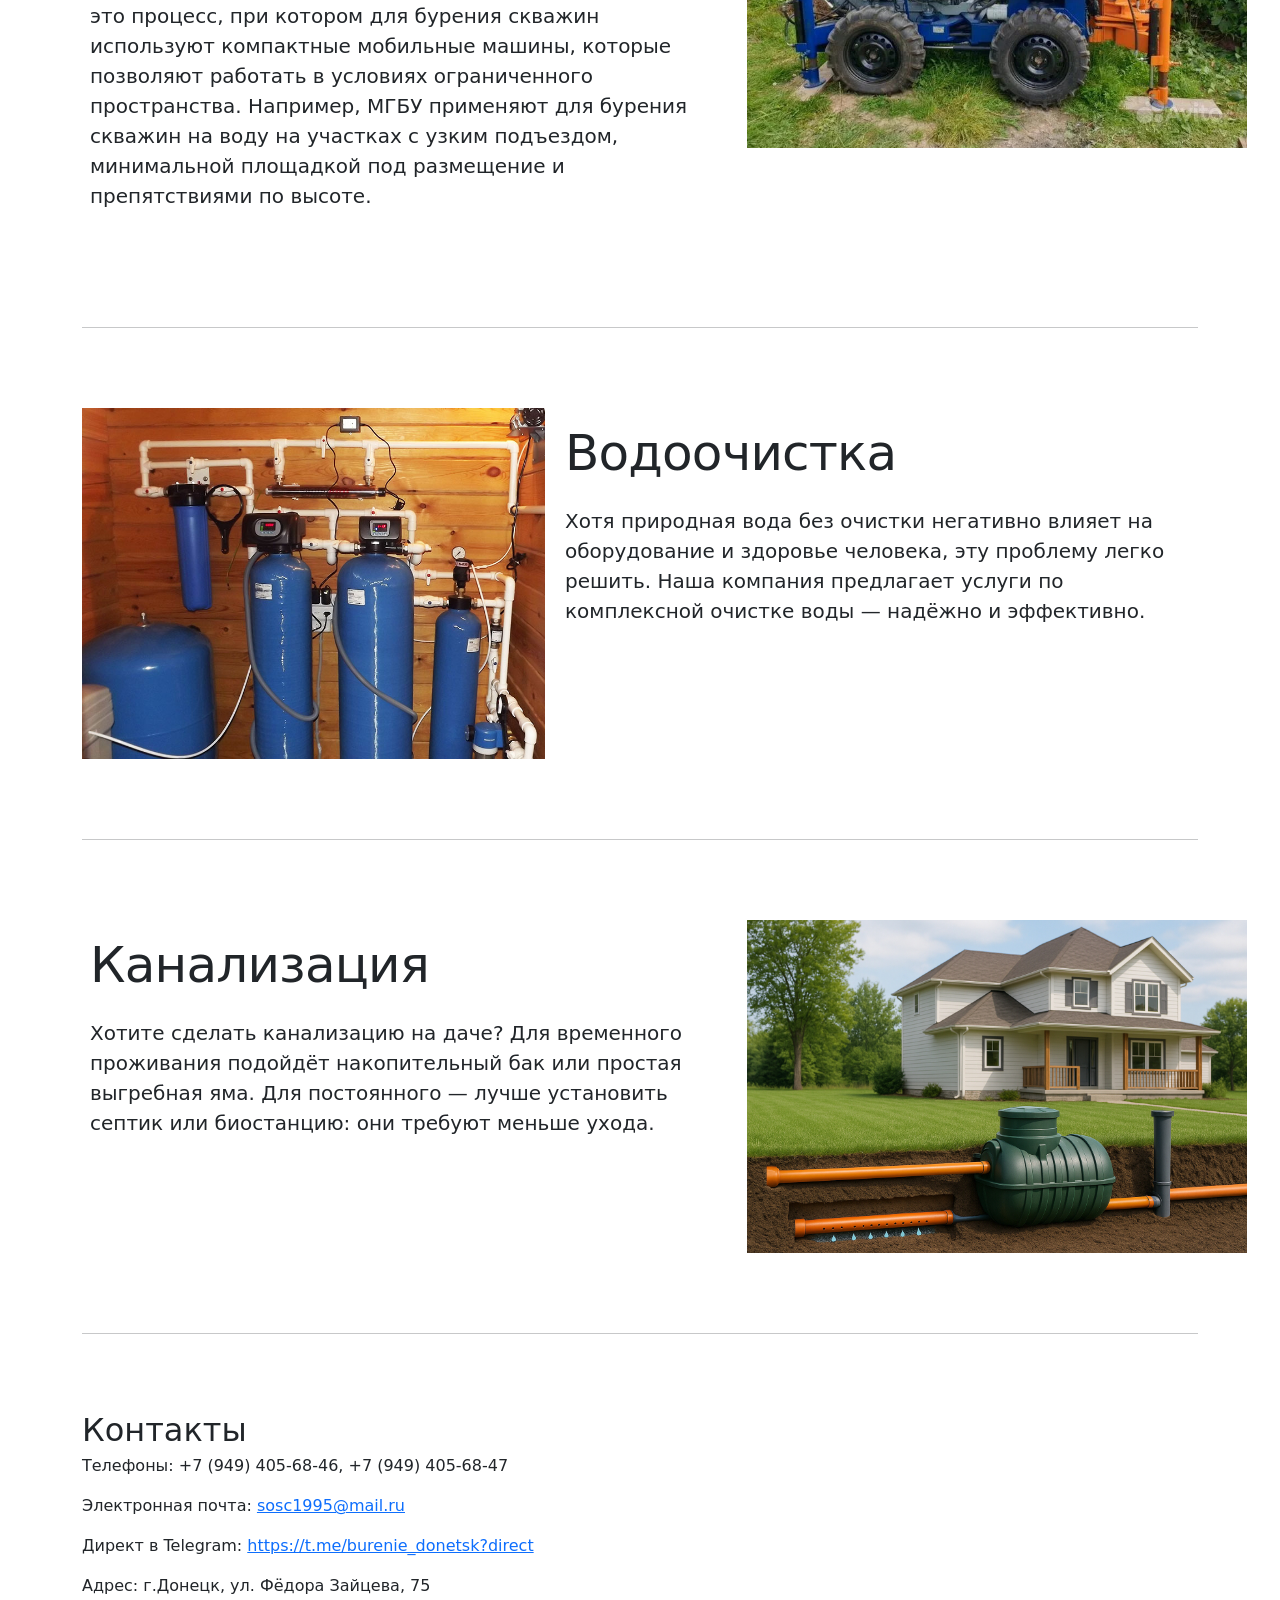
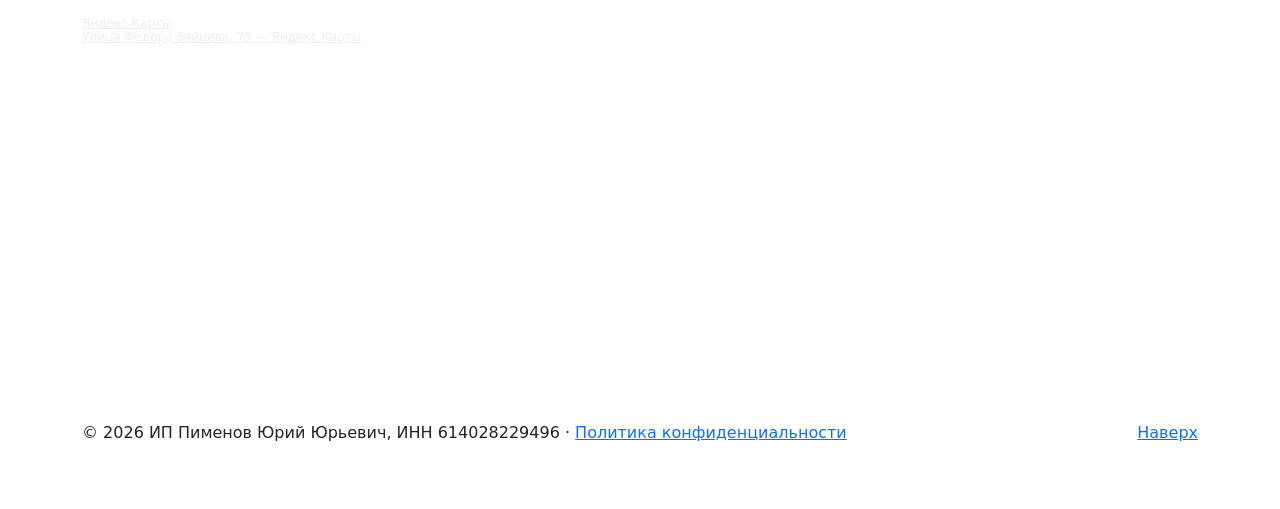
==== commit ee3330dd: "+контакты" ====
--- a/index.html
+++ b/index.html
@@ -215,18 +215,21 @@
               <li class="nav-item"><a class="nav-link" href="#burenie">Бурение малогабаритной установкой</a></li>
 			  <li class="nav-item"><a class="nav-link" href="#vodoochistka">Водоочистка</a></li>
 			  <li class="nav-item"><a class="nav-link" href="#kanalizatsiya">Канализация</a></li>
+			  <li class="nav-item"><a class="nav-link" href="#contacts">Контакты</a></li>
             </ul>
 			
 			
 			<div class="block-social-media block-social-media__circle block-social-media__small">
 				<ul>
+					<li class="block-social-media-tg"><a href="https://t.me/burenie_donetsk" rel="noopener" target="_blank"><i aria-hidden="true"></i></a></li>
+<!--
 					<li class="block-social-media-email"><a href="mailto:#" rel="noopener" target="_blank"><i aria-hidden="true"></i></a></li>	
 					<li class="block-social-media-max"><a href="#" rel="noopener" target="_blank"><i aria-hidden="true"></i></a></li>				
 					<li class="block-social-media-rutube"><a href="#" rel="noopener" target="_blank"><i aria-hidden="true"></i></a></li>		
 					<li class="block-social-media-vk"><a href="#" rel="noopener" target="_blank"><i aria-hidden="true"></i></a></li>				
 					<li class="block-social-media-dzen"><a href="#" rel="noopener" target="_blank"><i aria-hidden="true"></i></a></li>
 					<li class="block-social-media-ok"><a href="#" rel="noopener" target="_blank"><i aria-hidden="true"></i></a></li>				
-					<li class="block-social-media-tg"><a href="#" rel="noopener" target="_blank"><i aria-hidden="true"></i></a></li>	
+-->	
 				</ul>
 			</div>			
 			
@@ -443,13 +446,25 @@
         </div>
         <hr class="featurette-divider" />
         <!-- /END THE FEATURETTES -->
-      </div>
+		  <div class="contacts">
+			<a name="contacts">
+			<h2 class="lh-1">Контакты</h2>
+			<p>Телефоны: +7 (949) 405-68-46, +7 (949) 405-68-47
+			<p>Электронная почта: <a href="mailto:sosc1995@mail.ru">sosc1995@mail.ru</a>
+			<p>Директ в Telegram: <a href="https://t.me/burenie_donetsk?direct">https://t.me/burenie_donetsk?direct</a>
+			<p>Адрес: г.Донецк, ул. Фёдора Зайцева, 75
+			<p>
+			<div class="yandex-map">
+				<div style="position:relative;overflow:hidden; width:100%"><a href="https://yandex.ru/maps?utm_medium=mapframe&utm_source=maps" style="color:#eee;font-size:12px;position:absolute;top:0px;">Яндекс Карты</a><a href="https://yandex.ru/maps/142/donetsk/house/ulitsa_fyodora_zaytseva_75/Z04YfgZgS0UAQFptfXV4eX5rYw==/?ll=37.810207%2C47.998287&utm_medium=mapframe&utm_source=maps&z=16.58" style="color:#eee;font-size:12px;position:absolute;top:14px;">Улица Фёдора Зайцева, 75 — Яндекс Карты</a><iframe src="https://yandex.ru/map-widget/v1/?ll=37.810207%2C47.998287&mode=search&ol=geo&ouri=ymapsbm1%3A%2F%2Fgeo%3Fdata%3DCgoxNDQ5NDk3ODAwEkbQoNC-0YHRgdC40Y8sINCU0L7QvdC10YbQuiwg0YPQu9C40YbQsCDQpNGR0LTQvtGA0LAg0JfQsNC50YbQtdCy0LAsIDc1IgoNpz0XQhU__j9C&z=16.58" width="560" height="400" frameborder="1" allowfullscreen="true" style="position:relative;"></iframe></div>
+			</div>
+		  </div>
+      </div>	  
       <!-- /.container -->
       <!-- FOOTER -->
       <footer class="container">
         <p class="float-end"><a href="#">Наверх</a></p>
         <p>
-          &copy; 2026 &middot; 
+          &copy; 2026 ИП Пименов Юрий Юрьевич, ИНН 614028229496 &middot;
           <a href="#">Политика конфиденциальности</a>
         </p>
       </footer>
--- a/custom.css
+++ b/custom.css
@@ -46,6 +46,9 @@
 }
 .carousel-item img {
 	width:100%;
+}
+.carousel-caption h1, .carousel-caption p {
+    text-shadow: 2px -2px 10px black;
 }
 /*----------------------------------------------------
 	Описываем оформление и поведение блока, который содержит ссылки на социальные сети
@@ -177,4 +180,13 @@
 .block-social-media a {
 	border:0;
 }
-/*----------------------------------------------------*/+/*----------------------------------------------------
+	Контакты
+----------------------------------------------------*/
+. contacts h2 {
+	font-size: 50px;
+}
+.yandex-map, .yandex-map iframe
+ {
+    width: 100%;
+}
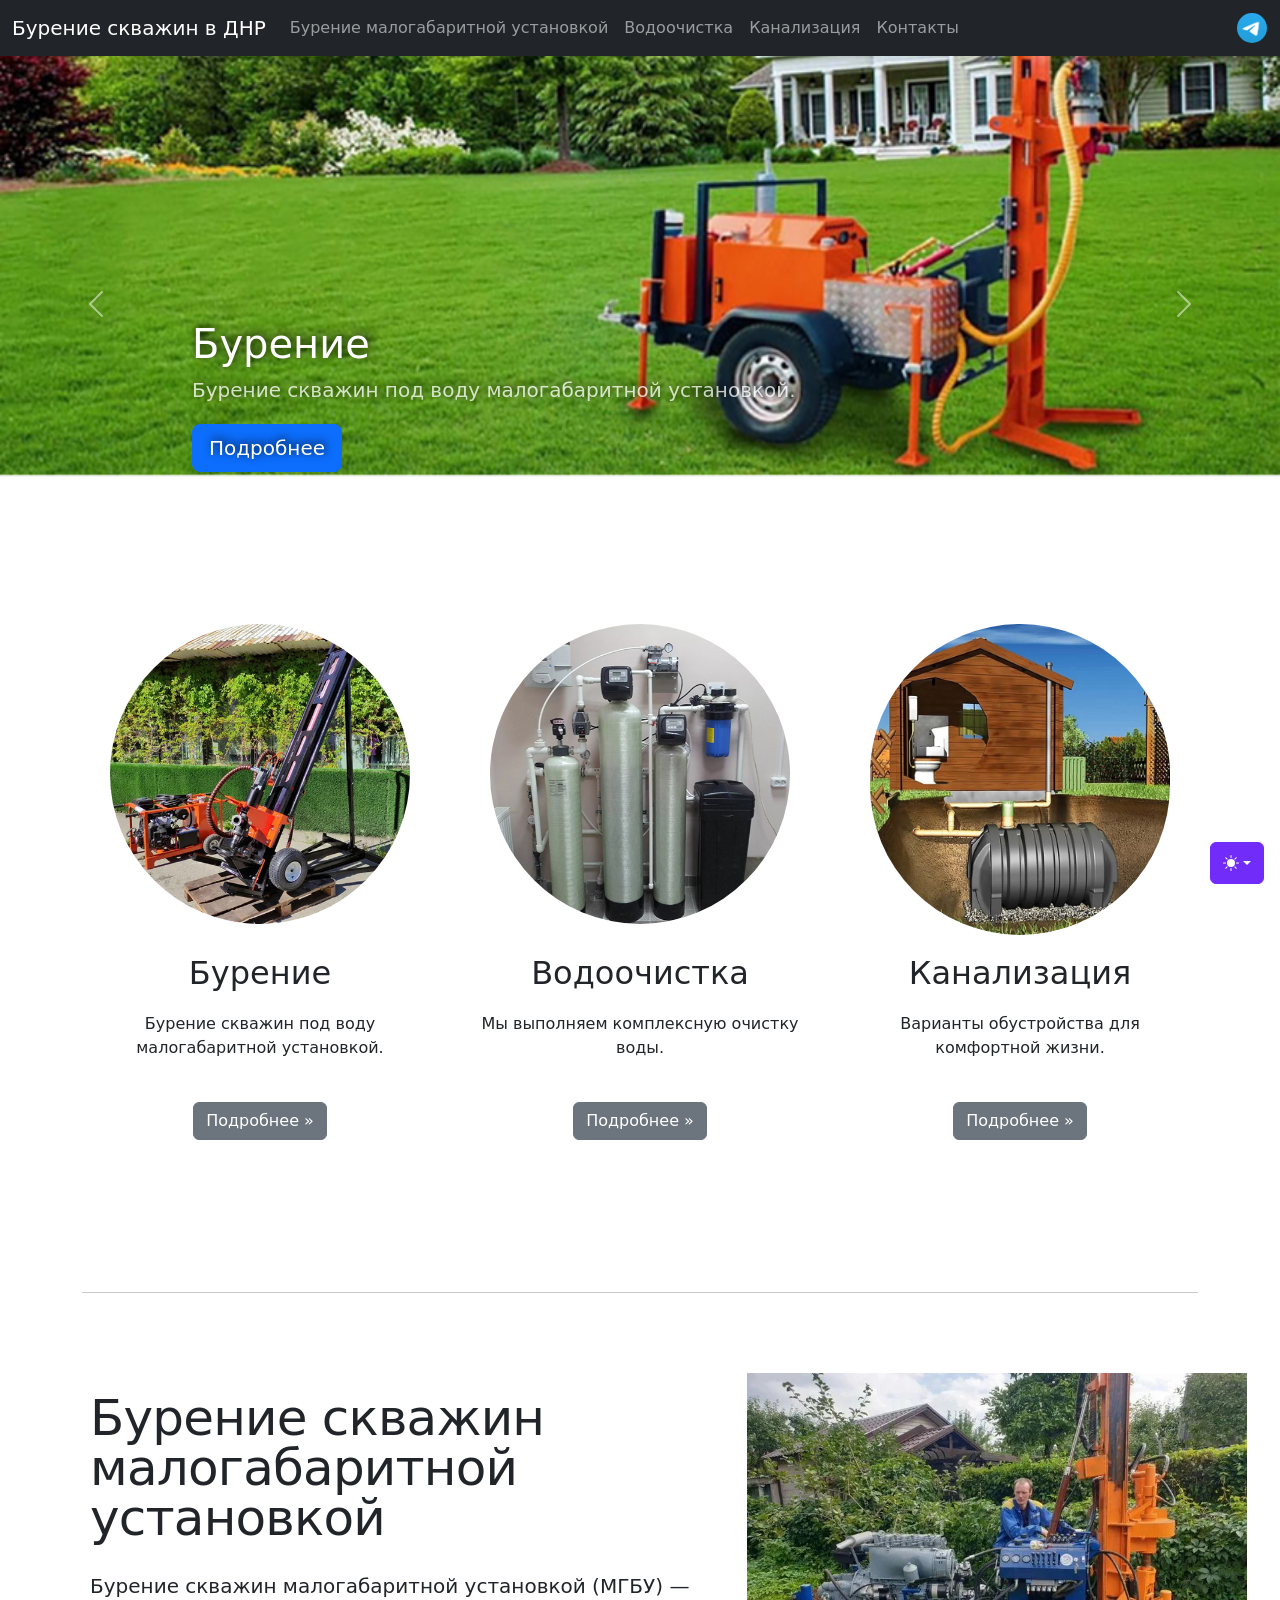
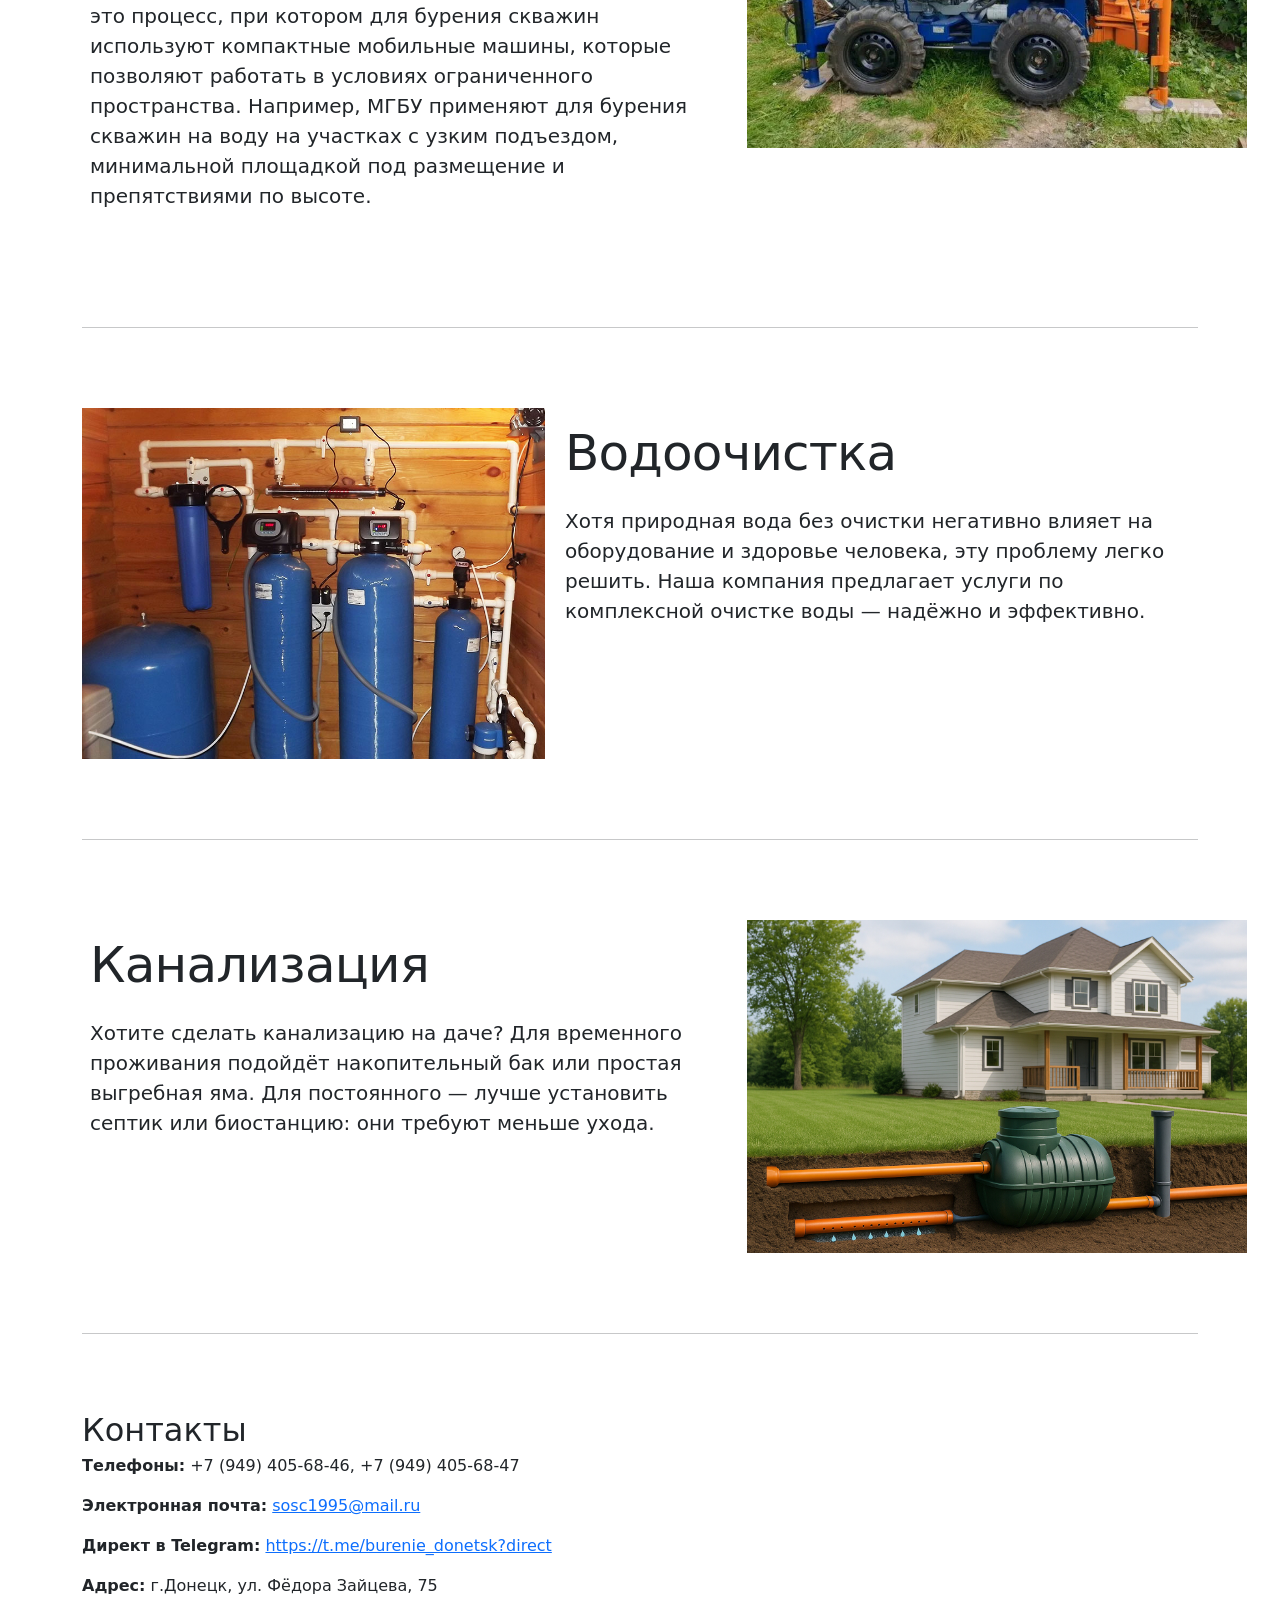
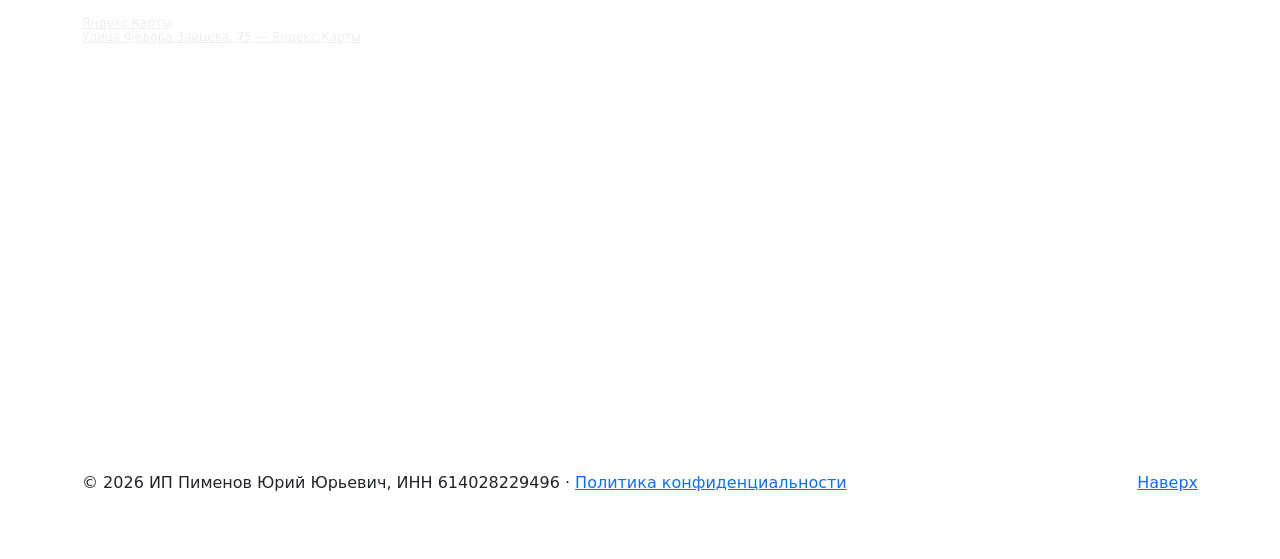
==== commit da160c2b: "оформление" ====
--- a/index.html
+++ b/index.html
@@ -449,10 +449,10 @@
 		  <div class="contacts">
 			<a name="contacts">
 			<h2 class="lh-1">Контакты</h2>
-			<p>Телефоны: +7 (949) 405-68-46, +7 (949) 405-68-47
-			<p>Электронная почта: <a href="mailto:sosc1995@mail.ru">sosc1995@mail.ru</a>
-			<p>Директ в Telegram: <a href="https://t.me/burenie_donetsk?direct">https://t.me/burenie_donetsk?direct</a>
-			<p>Адрес: г.Донецк, ул. Фёдора Зайцева, 75
+			<p><strong>Телефоны:</strong> +7 (949) 405-68-46, +7 (949) 405-68-47
+			<p><strong>Электронная почта:</strong> <a href="mailto:sosc1995@mail.ru">sosc1995@mail.ru</a>
+			<p><strong>Директ в Telegram:</strong> <a href="https://t.me/burenie_donetsk?direct">https://t.me/burenie_donetsk?direct</a>
+			<p><strong>Адрес:</strong> г.Донецк, ул. Фёдора Зайцева, 75
 			<p>
 			<div class="yandex-map">
 				<div style="position:relative;overflow:hidden; width:100%"><a href="https://yandex.ru/maps?utm_medium=mapframe&utm_source=maps" style="color:#eee;font-size:12px;position:absolute;top:0px;">Яндекс Карты</a><a href="https://yandex.ru/maps/142/donetsk/house/ulitsa_fyodora_zaytseva_75/Z04YfgZgS0UAQFptfXV4eX5rYw==/?ll=37.810207%2C47.998287&utm_medium=mapframe&utm_source=maps&z=16.58" style="color:#eee;font-size:12px;position:absolute;top:14px;">Улица Фёдора Зайцева, 75 — Яндекс Карты</a><iframe src="https://yandex.ru/map-widget/v1/?ll=37.810207%2C47.998287&mode=search&ol=geo&ouri=ymapsbm1%3A%2F%2Fgeo%3Fdata%3DCgoxNDQ5NDk3ODAwEkbQoNC-0YHRgdC40Y8sINCU0L7QvdC10YbQuiwg0YPQu9C40YbQsCDQpNGR0LTQvtGA0LAg0JfQsNC50YbQtdCy0LAsIDc1IgoNpz0XQhU__j9C&z=16.58" width="560" height="400" frameborder="1" allowfullscreen="true" style="position:relative;"></iframe></div>
--- a/custom.css
+++ b/custom.css
@@ -185,8 +185,15 @@
 ----------------------------------------------------*/
 . contacts h2 {
 	font-size: 50px;
+	padding-bottom: 20px;
 }
 .yandex-map, .yandex-map iframe
  {
     width: 100%;
+}
+/*----------------------------------------------------
+	Контакты
+----------------------------------------------------*/
+footer {
+	padding-top: 50px;	
 }
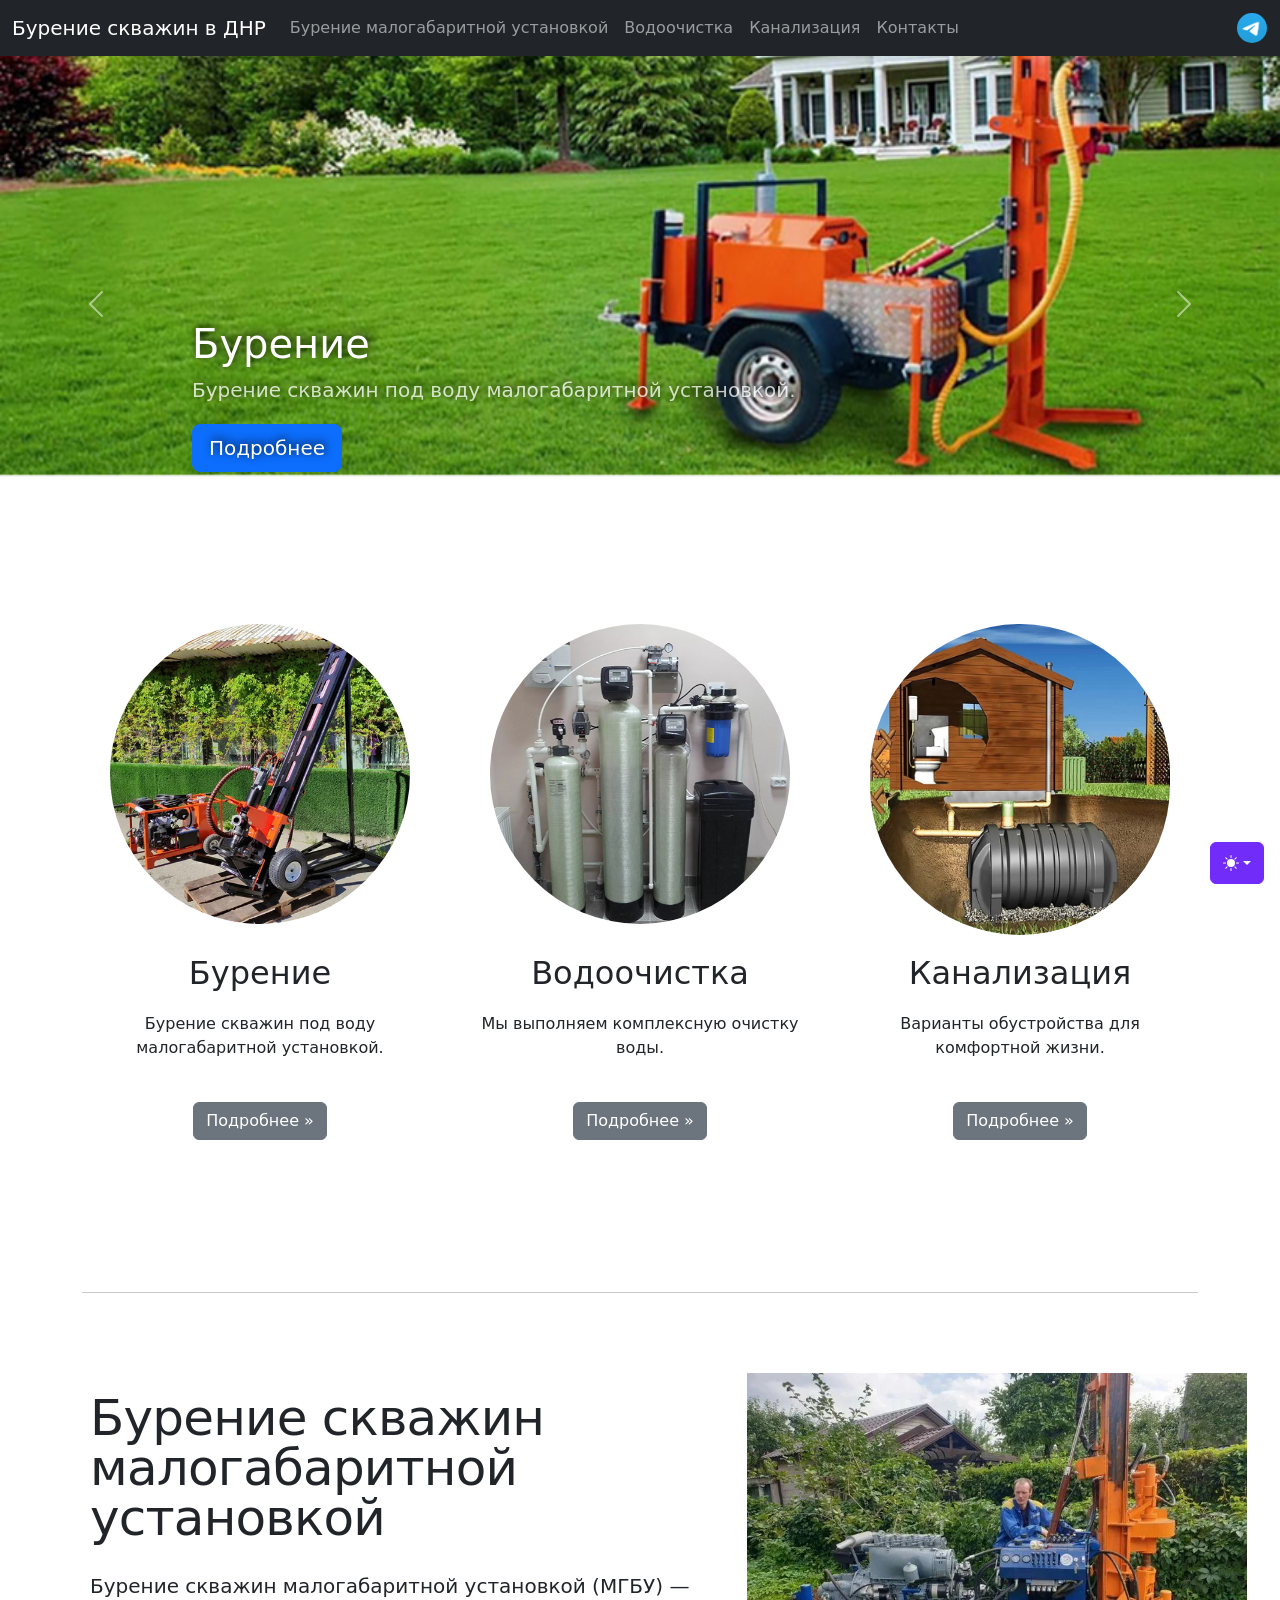
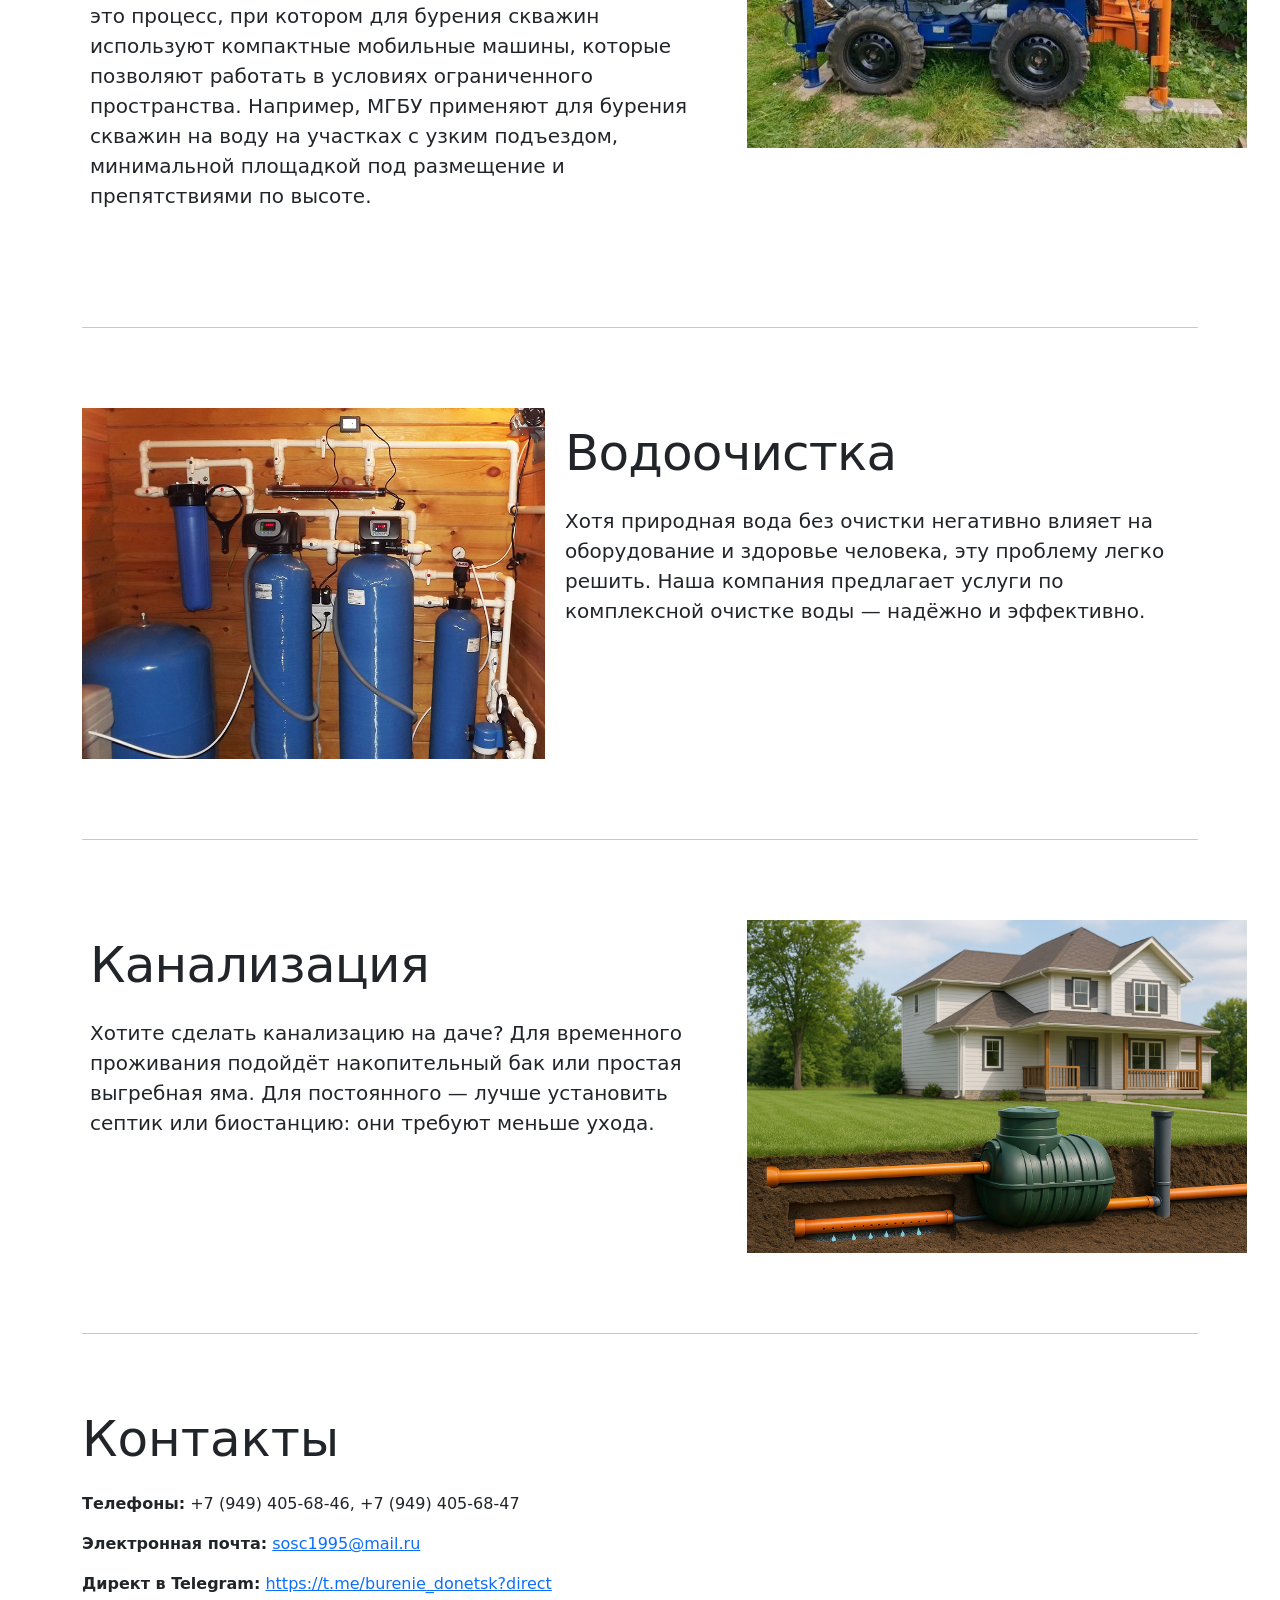
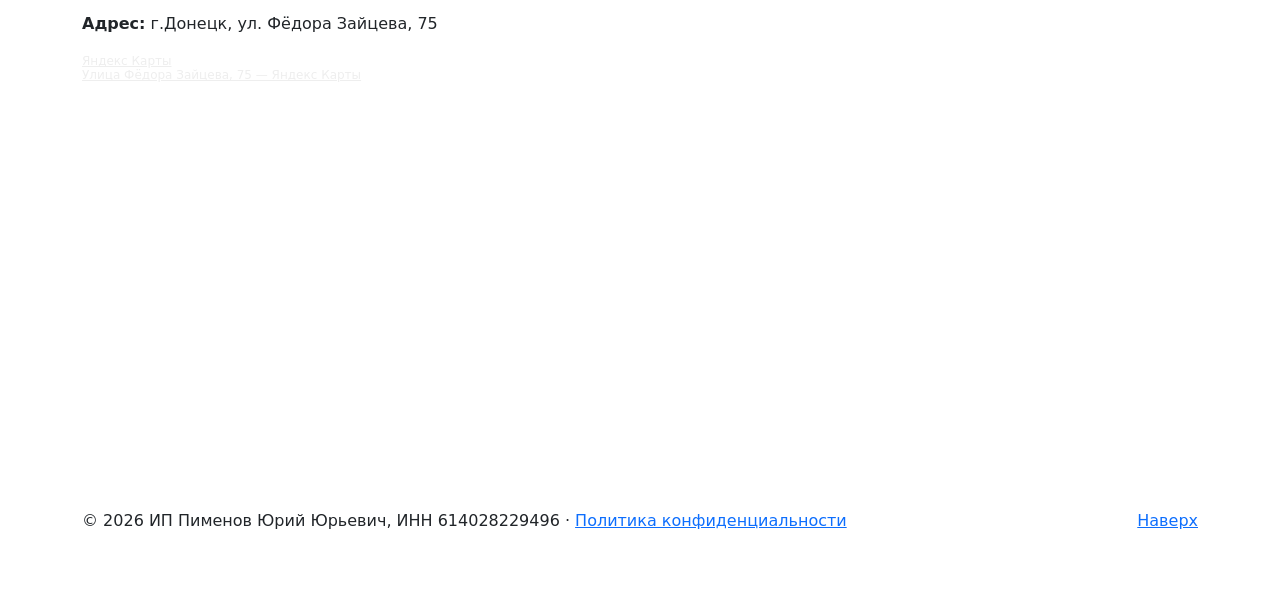
==== commit 09fabc86: "+" ====
--- a/index.html
+++ b/index.html
@@ -447,7 +447,7 @@
         <hr class="featurette-divider" />
         <!-- /END THE FEATURETTES -->
 		  <div class="contacts">
-			<a name="contacts">
+		  <a name="contacts">
 			<h2 class="lh-1">Контакты</h2>
 			<p><strong>Телефоны:</strong> +7 (949) 405-68-46, +7 (949) 405-68-47
 			<p><strong>Электронная почта:</strong> <a href="mailto:sosc1995@mail.ru">sosc1995@mail.ru</a>
--- a/custom.css
+++ b/custom.css
@@ -183,7 +183,7 @@
 /*----------------------------------------------------
 	Контакты
 ----------------------------------------------------*/
-. contacts h2 {
+.contacts h2 {
 	font-size: 50px;
 	padding-bottom: 20px;
 }
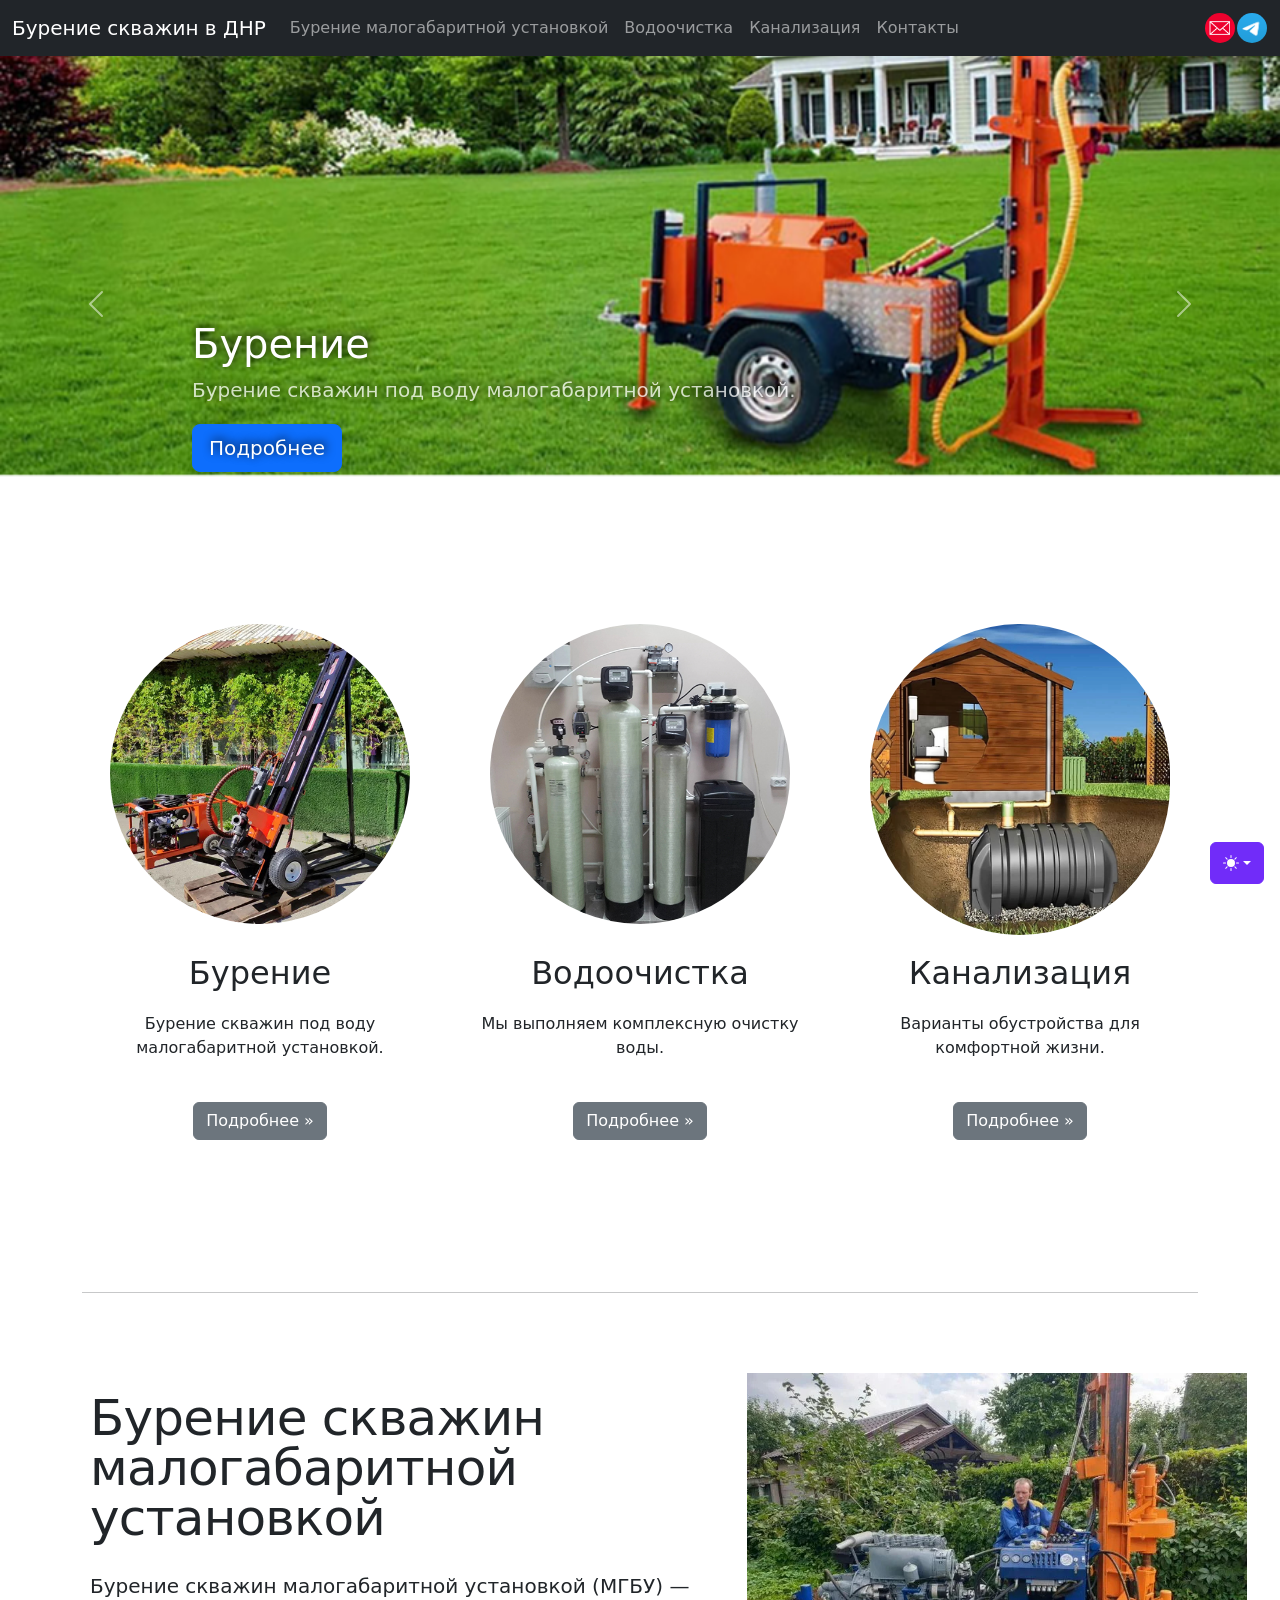
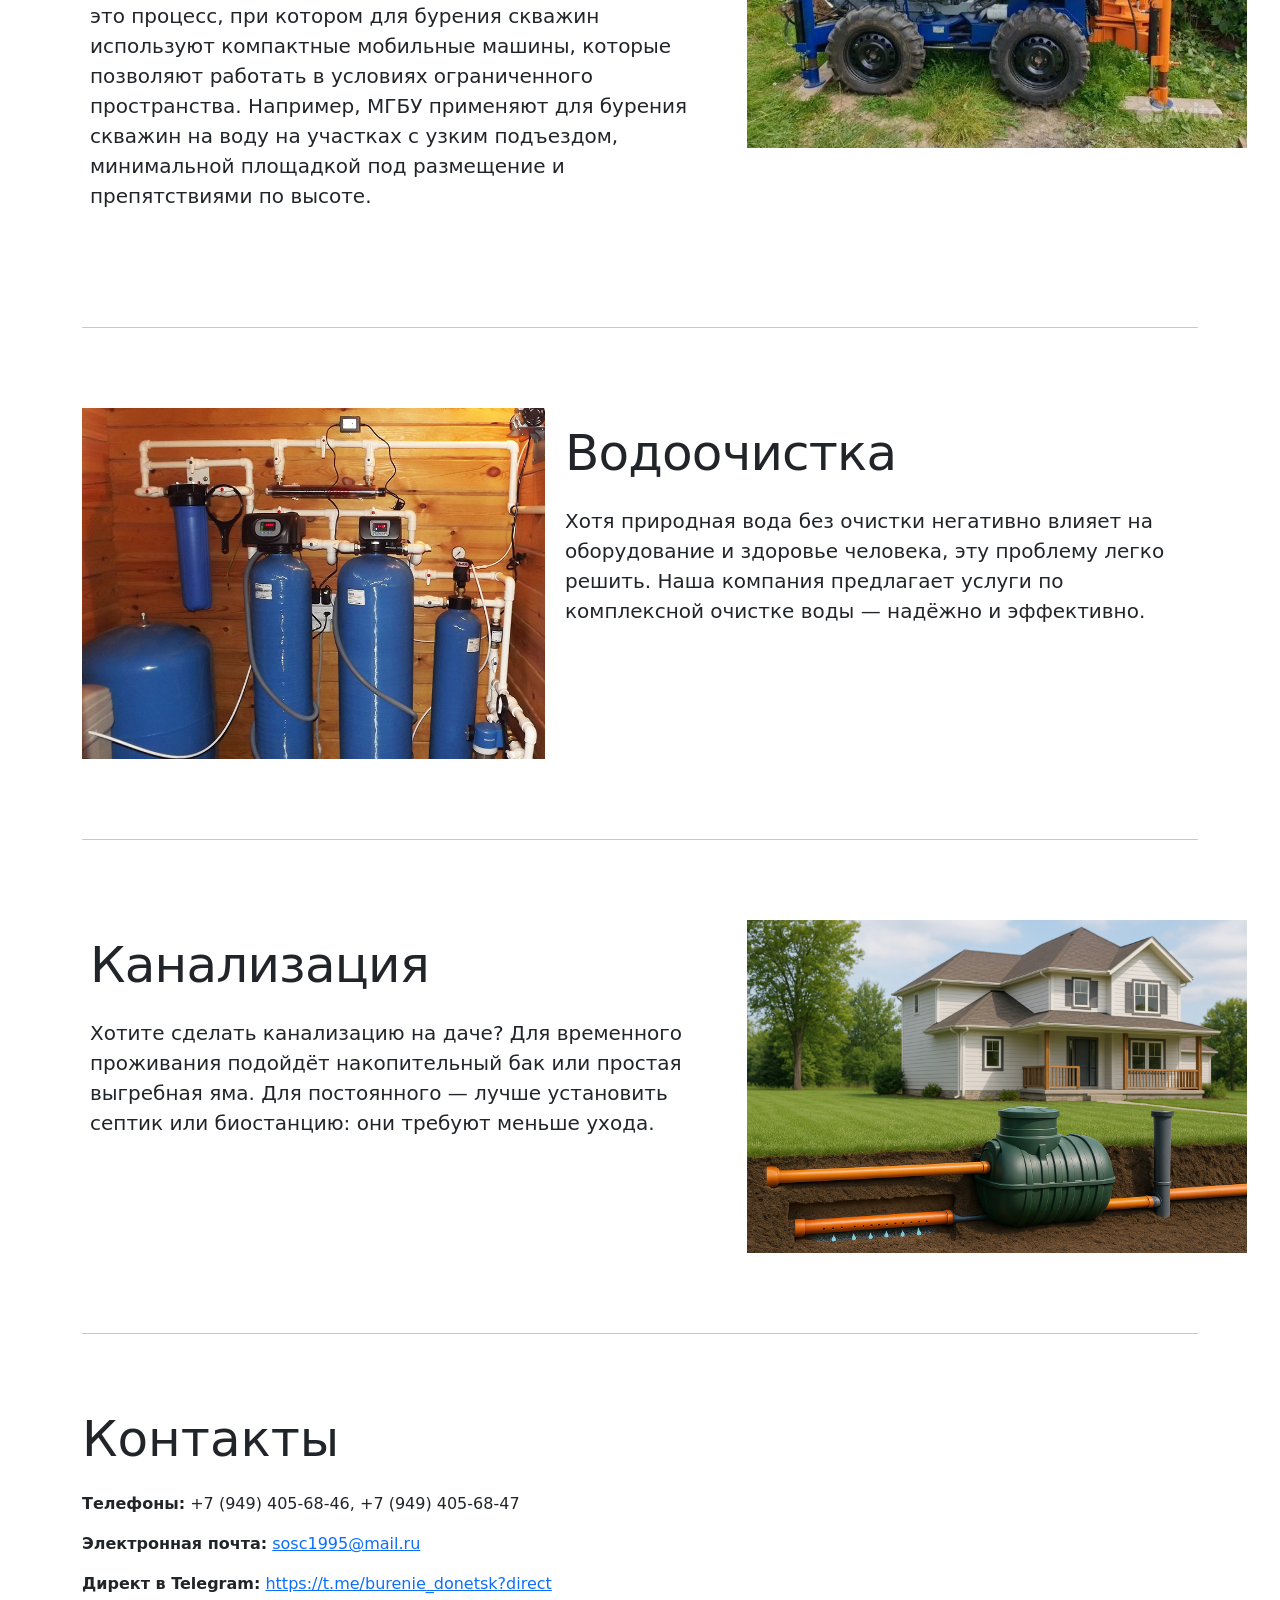
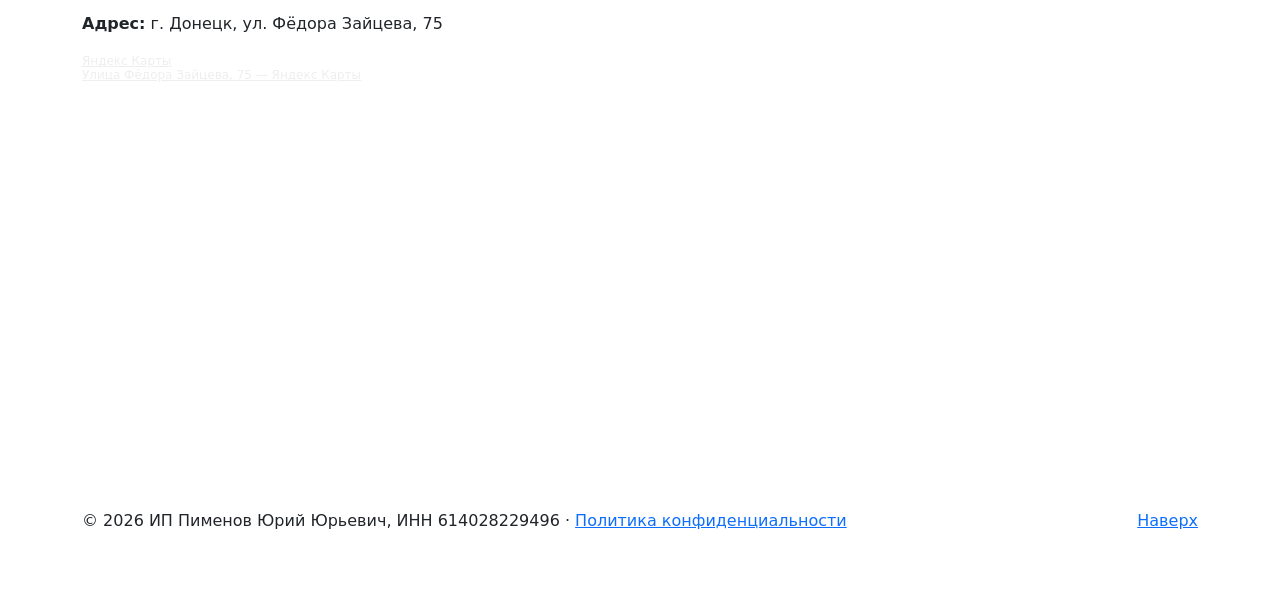
==== commit f9d34bcd: "+почта" ====
--- a/index.html
+++ b/index.html
@@ -221,9 +221,9 @@
 			
 			<div class="block-social-media block-social-media__circle block-social-media__small">
 				<ul>
+					<li class="block-social-media-email"><a href="mailto:sosc1995@mail.ru" rel="noopener" target="_blank"><i aria-hidden="true"></i></a></li>	
 					<li class="block-social-media-tg"><a href="https://t.me/burenie_donetsk" rel="noopener" target="_blank"><i aria-hidden="true"></i></a></li>
 <!--
-					<li class="block-social-media-email"><a href="mailto:#" rel="noopener" target="_blank"><i aria-hidden="true"></i></a></li>	
 					<li class="block-social-media-max"><a href="#" rel="noopener" target="_blank"><i aria-hidden="true"></i></a></li>				
 					<li class="block-social-media-rutube"><a href="#" rel="noopener" target="_blank"><i aria-hidden="true"></i></a></li>		
 					<li class="block-social-media-vk"><a href="#" rel="noopener" target="_blank"><i aria-hidden="true"></i></a></li>				
@@ -452,7 +452,7 @@
 			<p><strong>Телефоны:</strong> +7 (949) 405-68-46, +7 (949) 405-68-47
 			<p><strong>Электронная почта:</strong> <a href="mailto:sosc1995@mail.ru">sosc1995@mail.ru</a>
 			<p><strong>Директ в Telegram:</strong> <a href="https://t.me/burenie_donetsk?direct">https://t.me/burenie_donetsk?direct</a>
-			<p><strong>Адрес:</strong> г.Донецк, ул. Фёдора Зайцева, 75
+			<p><strong>Адрес:</strong> г. Донецк, ул. Фёдора Зайцева, 75
 			<p>
 			<div class="yandex-map">
 				<div style="position:relative;overflow:hidden; width:100%"><a href="https://yandex.ru/maps?utm_medium=mapframe&utm_source=maps" style="color:#eee;font-size:12px;position:absolute;top:0px;">Яндекс Карты</a><a href="https://yandex.ru/maps/142/donetsk/house/ulitsa_fyodora_zaytseva_75/Z04YfgZgS0UAQFptfXV4eX5rYw==/?ll=37.810207%2C47.998287&utm_medium=mapframe&utm_source=maps&z=16.58" style="color:#eee;font-size:12px;position:absolute;top:14px;">Улица Фёдора Зайцева, 75 — Яндекс Карты</a><iframe src="https://yandex.ru/map-widget/v1/?ll=37.810207%2C47.998287&mode=search&ol=geo&ouri=ymapsbm1%3A%2F%2Fgeo%3Fdata%3DCgoxNDQ5NDk3ODAwEkbQoNC-0YHRgdC40Y8sINCU0L7QvdC10YbQuiwg0YPQu9C40YbQsCDQpNGR0LTQvtGA0LAg0JfQsNC50YbQtdCy0LAsIDc1IgoNpz0XQhU__j9C&z=16.58" width="560" height="400" frameborder="1" allowfullscreen="true" style="position:relative;"></iframe></div>
